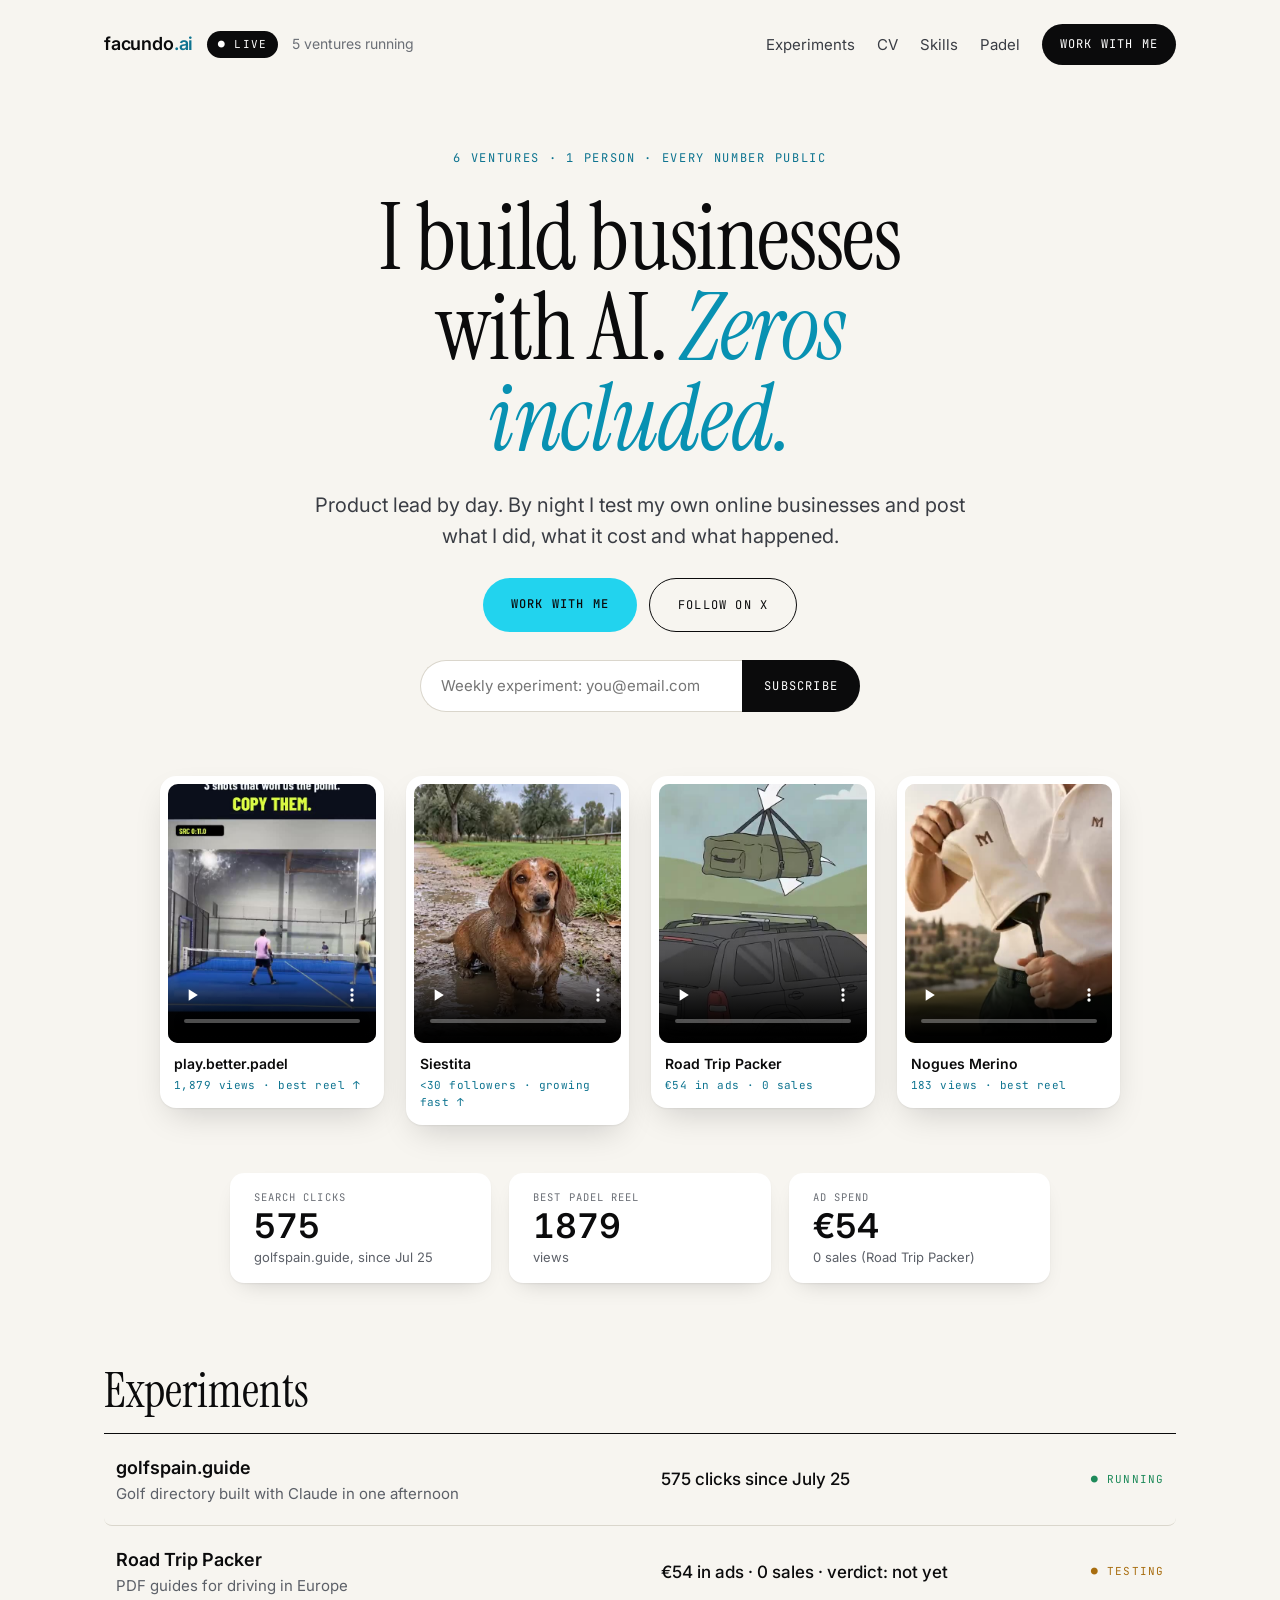
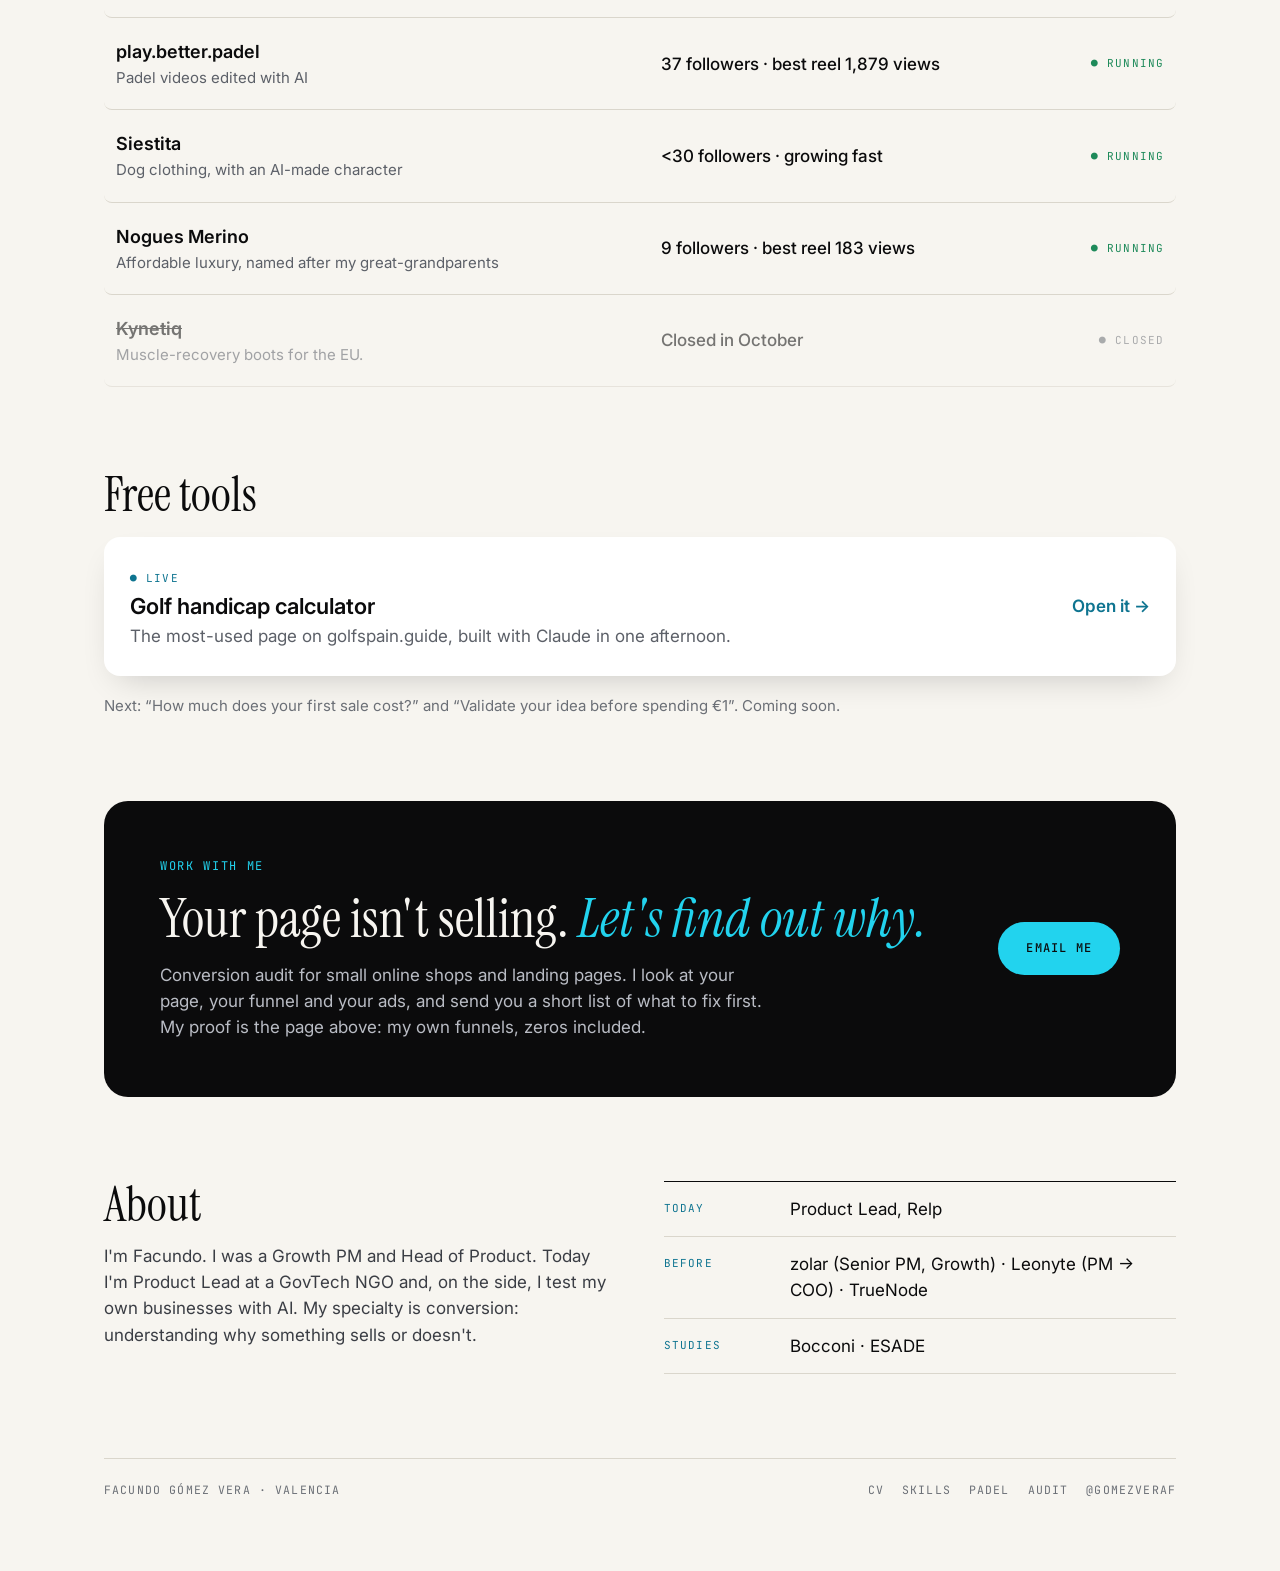
==== index.html @ 53b09224 "Initial static site for facundo.ai Home page based on design board H, responsive, with stub pages fo" ====
<!doctype html>
<html lang="en">
<head>
<meta charset="utf-8">
<meta name="viewport" content="width=device-width, initial-scale=1">
<title>facundo.ai — I build businesses with AI. Zeros included.</title>
<meta name="description" content="Product lead by day. By night I test my own online businesses with AI and post what I did, what it cost and what happened.">
<link rel="icon" href="/assets/favicon.svg" type="image/svg+xml">
<link rel="preconnect" href="https://fonts.googleapis.com">
<link rel="preconnect" href="https://fonts.gstatic.com" crossorigin>
<link rel="stylesheet" href="https://fonts.googleapis.com/css2?family=Instrument+Serif:ital@0;1&family=Inter:wght@400;500;600&family=JetBrains+Mono:wght@400;500&display=swap">
<link rel="stylesheet" href="/assets/style.css">
</head>
<body>
<div class="wrap" id="top">

<!-- HEADER (shared: copy changes to every page) -->
<header class="site-header">
  <span class="brand">
    <a class="logo" href="/">facundo<span>.ai</span></a>
    <span class="live-badge mono">● Live</span>
    <span class="brand-note">5 ventures running</span>
  </span>
  <nav class="site-nav" aria-label="Main">
    <a class="nav-link" href="/#experiments">Experiments</a>
    <a class="nav-link" href="/cv/">CV</a>
    <a class="nav-link" href="/skills/">Skills</a>
    <a class="nav-link" href="/padel/">Padel</a>
    <a class="pill pill--dark pill--sm" href="/audit/">Work with me</a>
  </nav>
</header>

<main class="sections">

<section class="hero">
  <span class="eyebrow">6 ventures · 1 person · every number public</span>
  <h1>I build businesses with AI. <em>Zeros included.</em></h1>
  <p class="lead">Product lead by day. By night I test my own online businesses and post what I did, what it cost and what happened.</p>
  <div class="hero-ctas">
    <a class="pill pill--accent" href="#work">Work with me</a>
    <a class="pill pill--outline" href="https://x.com/GomezveraF">Follow on X</a>
  </div>
  <!-- Newsletter: placeholder. Swap action/name for your provider's embed later. -->
  <form class="newsletter" action="#" onsubmit="return false;">
    <label for="mail" class="sr-only">Your email</label>
    <input id="mail" name="email" type="email" placeholder="Weekly experiment: you@email.com" autocomplete="email">
    <button type="button" class="pill pill--dark">Subscribe</button>
  </form>
</section>

<section class="clips" aria-label="Project clips">
  <div class="card">
    <div class="shot"><video src="/assets/clips/padel-1.mp4" poster="/assets/clips/padel-1.jpg" controls playsinline preload="none" aria-label="play.better.padel clip"></video></div>
    <div class="card-meta"><b>play.better.padel</b><span>1,879 views · best reel ↑</span></div>
  </div>
  <div class="card">
    <div class="shot"><video src="/assets/clips/siestita-1.mp4" poster="/assets/clips/siestita-1.jpg" controls playsinline preload="none" aria-label="Siestita clip"></video></div>
    <div class="card-meta"><b>Siestita</b><span>&lt;30 followers · growing fast ↑</span></div>
  </div>
  <div class="card">
    <div class="shot"><video src="/assets/clips/roadtrip.mp4" poster="/assets/clips/roadtrip.jpg" controls playsinline preload="none" aria-label="Road Trip Packer clip"></video></div>
    <div class="card-meta"><b>Road Trip Packer</b><span>€54 in ads · 0 sales</span></div>
  </div>
  <div class="card">
    <div class="shot"><video src="/assets/clips/nogues.mp4" poster="/assets/clips/nogues.jpg" controls playsinline preload="none" aria-label="Nogues Merino clip"></video></div>
    <div class="card-meta"><b>Nogues Merino</b><span>183 views · best reel</span></div>
  </div>
</section>

<section class="stats" aria-label="Key numbers">
  <div class="stat">
    <span class="mono">Search clicks</span>
    <b class="cnt k1" data-v="575" aria-hidden="true"></b><span class="sr-only">575</span>
    <span class="note">golfspain.guide, since Jul 25</span>
  </div>
  <div class="stat">
    <span class="mono">Best padel reel</span>
    <b class="cnt k2" data-v="1879" aria-hidden="true"></b><span class="sr-only">1879</span>
    <span class="note">views</span>
  </div>
  <div class="stat">
    <span class="mono">Ad spend</span>
    <b class="cnt k3 eur" data-v="54" aria-hidden="true"></b><span class="sr-only">€54</span>
    <span class="note">0 sales (Road Trip Packer)</span>
  </div>
</section>

<section id="experiments" class="stack">
  <h2 class="h2">Experiments</h2>
  <div class="exp-list">
    <a class="exp" href="https://golfspain.guide">
      <span class="exp-name"><b>golfspain.guide</b><span class="exp-desc">Golf directory built with Claude in one afternoon</span></span>
      <span class="exp-metric">575 clicks since July 25</span>
      <span class="status status--running mono">● Running</span>
    </a>
    <a class="exp" href="https://roadtrippacker.com">
      <span class="exp-name"><b>Road Trip Packer</b><span class="exp-desc">PDF guides for driving in Europe</span></span>
      <span class="exp-metric">€54 in ads · 0 sales · verdict: not yet</span>
      <span class="status status--testing mono">● Testing</span>
    </a>
    <a class="exp" href="https://instagram.com/play.better.padel">
      <span class="exp-name"><b>play.better.padel</b><span class="exp-desc">Padel videos edited with AI</span></span>
      <span class="exp-metric">37 followers · best reel 1,879 views</span>
      <span class="status status--running mono">● Running</span>
    </a>
    <div class="exp">
      <span class="exp-name"><b>Siestita</b><span class="exp-desc">Dog clothing, with an AI-made character</span></span>
      <span class="exp-metric">&lt;30 followers · growing fast</span>
      <span class="status status--running mono">● Running</span>
    </div>
    <div class="exp">
      <span class="exp-name"><b>Nogues Merino</b><span class="exp-desc">Affordable luxury, named after my great-grandparents</span></span>
      <span class="exp-metric">9 followers · best reel 183 views</span>
      <span class="status status--running mono">● Running</span>
    </div>
    <div class="exp exp--closed">
      <span class="exp-name"><b>Kynetiq</b><span class="exp-desc">Muscle-recovery boots for the EU.</span></span>
      <span class="exp-metric">Closed in October</span>
      <span class="status status--closed mono">● Closed</span>
    </div>
  </div>
</section>

<section id="tools" class="stack">
  <h2 class="h2">Free tools</h2>
  <a class="tool-card" href="https://golfspain.guide">
    <span>
      <span class="mono">● Live</span>
      <b>Golf handicap calculator</b>
      <p>The most-used page on golfspain.guide, built with Claude in one afternoon.</p>
    </span>
    <span class="go">Open it →</span>
  </a>
  <p class="fine">Next: “How much does your first sale cost?” and “Validate your idea before spending €1”. Coming soon.</p>
</section>

<section id="work" class="cta">
  <div class="cta-copy">
    <span class="eyebrow">Work with me</span>
    <h2>Your page isn't selling. <em>Let's find out why.</em></h2>
    <p>Conversion audit for small online shops and landing pages. I look at your page, your funnel and your ads, and send you a short list of what to fix first. My proof is the page above: my own funnels, zeros included.</p>
  </div>
  <a class="pill pill--accent" href="mailto:gomezvera.f@gmail.com?subject=Conversion%20audit">Email me</a>
</section>

<section id="about" class="about">
  <div class="about-copy">
    <h2 class="h2">About</h2>
    <p>I'm Facundo. I was a Growth PM and Head of Product. Today I'm Product Lead at a GovTech NGO and, on the side, I test my own businesses with AI. My specialty is conversion: understanding why something sells or doesn't.</p>
  </div>
  <ul class="timeline">
    <li><span class="mono">Today</span><span>Product Lead, Relp</span></li>
    <li><span class="mono">Before</span><span>zolar (Senior PM, Growth) · Leonyte (PM → COO) · TrueNode</span></li>
    <li><span class="mono">Studies</span><span>Bocconi · ESADE</span></li>
  </ul>
</section>

</main>

<!-- FOOTER (shared: copy changes to every page) -->
<footer class="site-footer">
  <span>Facundo Gómez Vera · Valencia</span>
  <nav class="footer-links" aria-label="Footer">
    <a href="/cv/">CV</a>
    <a href="/skills/">Skills</a>
    <a href="/padel/">Padel</a>
    <a href="/audit/">Audit</a>
    <a href="https://x.com/GomezveraF">@GomezveraF</a>
  </nav>
</footer>

</div>
</body>
</html>
---- assets/style.css ----
/* =========================================================
   facundo.ai — one stylesheet
   Restyle the whole site by editing the variables below.
   ========================================================= */
:root {
  /* Colors */
  --c-bg:          #F7F5F0;  /* page background */
  --c-surface:     #FFFFFF;  /* cards, inputs */
  --c-media:       #E9E6DF;  /* video placeholder */
  --c-ink:         #0B0B0C;  /* main text, dark blocks */
  --c-ink-2:       #3A3D44;  /* body copy */
  --c-muted:       #5C6068;  /* secondary text */
  --c-muted-2:     #6B6F76;  /* labels, footer */
  --c-line:        #DAD6CC;  /* hairlines, borders */
  --c-accent:      #22D3EE;  /* primary buttons, highlights on dark */
  --c-accent-ink:  #0E7490;  /* accent text on light bg */
  --c-accent-em:   #0891B2;  /* italic headline accent */
  --c-on-dark:     #F7F5F0;  /* text on dark blocks */
  --c-on-dark-2:   #B9BCC4;  /* secondary text on dark blocks */
  --c-running:     #1E8A5A;
  --c-testing:     #A86D0F;
  --c-closed:      #6B6F76;

  /* Fonts */
  --f-serif: 'Instrument Serif', Georgia, serif;
  --f-sans:  'Inter', system-ui, -apple-system, sans-serif;
  --f-mono:  'JetBrains Mono', ui-monospace, monospace;

  /* Radii */
  --r-sm:   8px;   /* list rows */
  --r-md:   10px;  /* video frame */
  --r-lg:   14px;  /* stat cards */
  --r-xl:   16px;  /* clip cards, tool card */
  --r-2xl:  24px;  /* dark CTA block */
  --r-pill: 999px;

  /* Shadows */
  --sh-card: 0 1px 2px rgba(11,11,12,.06), 0 14px 34px -10px rgba(11,11,12,.18);
  --sh-stat: 0 1px 2px rgba(11,11,12,.06), 0 10px 24px -12px rgba(11,11,12,.2);

  /* Layout */
  --max-w: 1120px;
  --gutter: 24px;
  --section-gap: 84px;
}

@media (max-width: 720px) {
  :root { --gutter: 20px; --section-gap: 48px; }
}

/* ---------- Base ---------- */
*, *::before, *::after { box-sizing: border-box; }
html { -webkit-text-size-adjust: 100%; }
body {
  margin: 0;
  background: var(--c-bg);
  color: var(--c-ink);
  font-family: var(--f-sans);
  font-size: 17px;
  line-height: 1.55;
}
a { color: inherit; text-decoration: none; }
img, video { max-width: 100%; display: block; }
h1, h2, p { margin: 0; }
h1, h2 { font-family: var(--f-serif); font-weight: 400; }
h1 em, h2 em { color: var(--c-accent-em); }
.sr-only {
  position: absolute; width: 1px; height: 1px; overflow: hidden;
  clip: rect(0 0 0 0); white-space: nowrap;
}
:focus-visible { outline: 2px solid var(--c-accent-ink); outline-offset: 3px; }

.wrap {
  max-width: var(--max-w);
  margin: 0 auto;
  padding: var(--gutter) var(--gutter) 72px;
  display: flex;
  flex-direction: column;
  gap: var(--section-gap);
}

.mono {
  font-family: var(--f-mono);
  font-size: 11px;
  letter-spacing: .1em;
  text-transform: uppercase;
}
.eyebrow {
  font-family: var(--f-mono);
  font-size: 12px;
  letter-spacing: .14em;
  text-transform: uppercase;
  color: var(--c-accent-ink);
}
.h2 { font-size: 48px; line-height: 1; }
@media (max-width: 720px) { .h2 { font-size: 38px; } }

/* ---------- Buttons ---------- */
.pill {
  display: inline-block;
  font-family: var(--f-mono);
  font-size: 12px;
  letter-spacing: .1em;
  text-transform: uppercase;
  border-radius: var(--r-pill);
  padding: 17px 28px;
  text-align: center;
  cursor: pointer;
  border: 0;
  transition: transform .15s ease, opacity .15s ease;
}
.pill:hover { transform: translateY(-1px); }
.pill--dark    { background: var(--c-ink); color: #fff; }
.pill--accent  { background: var(--c-accent); color: var(--c-ink); font-weight: 500; }
.pill--outline { background: transparent; border: 1px solid var(--c-ink); color: var(--c-ink); }
.pill--sm      { padding: 11px 18px; }

/* ---------- Header ---------- */
.site-header {
  display: flex;
  justify-content: space-between;
  align-items: center;
  gap: 16px;
  flex-wrap: wrap;
}
.brand { display: flex; align-items: center; gap: 14px; }
.logo { font-weight: 600; letter-spacing: -.01em; font-size: 18px; }
.logo span { color: var(--c-accent-ink); }
.live-badge {
  background: var(--c-ink); color: #fff;
  border-radius: var(--r-pill);
  padding: 5px 11px;
}
.brand-note { font-size: 14px; color: var(--c-muted-2); }
.site-nav {
  display: flex; gap: 22px; align-items: center; flex-wrap: wrap;
  font-size: 15px; color: var(--c-ink-2);
}
.site-nav a:not(.pill):hover,
.site-nav a[aria-current="page"] { color: var(--c-ink); text-decoration: underline; text-underline-offset: 4px; }

@media (max-width: 720px) {
  .live-badge, .brand-note, .site-nav .nav-link { display: none; }
  .logo { font-size: 17px; }
  .site-nav .pill { font-size: 11px; padding: 12px 16px; }
}

/* ---------- Hero ---------- */
.hero {
  display: flex; flex-direction: column; align-items: center;
  text-align: center; gap: 26px;
}
.hero h1 {
  font-size: 92px; line-height: .98; letter-spacing: -.015em; max-width: 15ch;
}
.hero .lead { font-size: 20px; color: var(--c-ink-2); max-width: 52ch; }
.hero-ctas { display: flex; gap: 12px; flex-wrap: wrap; justify-content: center; }

.newsletter { display: flex; width: 100%; max-width: 440px; margin-top: 2px; }
.newsletter input {
  flex: 1 1 200px; min-width: 0;
  background: var(--c-surface);
  border: 1px solid var(--c-line); border-right: 0;
  border-radius: var(--r-pill) 0 0 var(--r-pill);
  color: var(--c-ink); font: inherit; font-size: 15px;
  padding: 13px 20px;
}
.newsletter .pill { border-radius: 0 var(--r-pill) var(--r-pill) 0; padding: 13px 22px; }

@media (max-width: 720px) {
  .hero { align-items: stretch; text-align: left; gap: 18px; }
  .hero h1 { font-size: 50px; letter-spacing: -.01em; }
  .hero .lead { font-size: 17px; }
  .hero .eyebrow { font-size: 11px; letter-spacing: .12em; }
  .hero-ctas { flex-direction: column; }
  .newsletter { flex-direction: column; gap: 10px; max-width: none; }
  .newsletter input { flex: none; border-right: 1px solid var(--c-line); border-radius: var(--r-pill); font-size: 16px; padding: 15px 20px; }
  .newsletter .pill { border-radius: var(--r-pill); padding: 16px 20px; }
}

/* ---------- Clip cards ---------- */
@keyframes bob { 0%,100% { transform: translateY(0); } 50% { transform: translateY(-7px); } }
.clips {
  display: grid; grid-template-columns: repeat(4, minmax(0,1fr));
  gap: 22px; max-width: 960px; width: 100%;
  margin: -20px auto 0; align-items: start;
}
.card {
  background: var(--c-surface);
  border-radius: var(--r-xl);
  box-shadow: var(--sh-card);
  padding: 8px;
  animation: bob 6s ease-in-out infinite;
}
.card:nth-child(2) { animation-delay: -1.5s; }
.card:nth-child(3) { animation-delay: -3s; }
.card:nth-child(4) { animation-delay: -4.5s; }
.shot {
  position: relative; aspect-ratio: 4/5;
  border-radius: var(--r-md); overflow: hidden; background: var(--c-media);
}
.shot video { position: absolute; inset: 0; width: 100%; height: 100%; object-fit: cover; }
.card-meta { padding: 10px 6px 6px; display: flex; flex-direction: column; gap: 2px; }
.card-meta b { font-size: 14px; font-weight: 600; }
.card-meta span { font-family: var(--f-mono); font-size: 11px; letter-spacing: .04em; color: var(--c-accent-ink); }

@media (max-width: 720px) {
  .clips {
    display: flex; gap: 14px; overflow-x: auto; scroll-snap-type: x mandatory;
    margin: 0 calc(var(--gutter) * -1); width: auto; max-width: none;
    padding: 6px var(--gutter) 24px;
    scrollbar-width: none;
  }
  .clips::-webkit-scrollbar { display: none; }
  .clips .card { flex: 0 0 168px; scroll-snap-align: start; }
}

/* ---------- Stats (animated counters) ---------- */
@property --n { syntax: '<integer>'; inherits: false; initial-value: 0; }
@keyframes c1 { to { --n: 575; } }
@keyframes c2 { to { --n: 1879; } }
@keyframes c3 { to { --n: 54; } }
.stats {
  display: grid; grid-template-columns: repeat(3, minmax(0,1fr));
  gap: 18px; max-width: 820px; width: 100%; margin: -36px auto 0;
}
.stat {
  background: var(--c-surface); border-radius: var(--r-lg); box-shadow: var(--sh-stat);
  padding: 16px 24px; display: flex; flex-direction: column; gap: 4px; min-width: 0;
}
.stat .mono { font-size: 10.5px; color: var(--c-muted-2); }
.stat .note { font-size: 13px; color: var(--c-muted); }
.cnt {
  font-weight: 600; font-size: 34px; line-height: 1;
  counter-reset: n var(--n); font-variant-numeric: tabular-nums;
}
.cnt::after { content: counter(n); }
.cnt.eur::before { content: '€'; }
.cnt.k1 { animation: c1 1.8s cubic-bezier(.2,.7,.2,1) .2s both; }
.cnt.k2 { animation: c2 2.2s cubic-bezier(.2,.7,.2,1) .2s both; }
.cnt.k3 { animation: c3 1.4s cubic-bezier(.2,.7,.2,1) .2s both; }

@media (max-width: 720px) {
  .stats { gap: 10px; margin-top: -18px; }
  .stat { padding: 14px 16px; }
  .cnt { font-size: 26px; }
}

/* ---------- Experiments list ---------- */
.stack { display: flex; flex-direction: column; gap: 18px; }
.exp-list { border-top: 1px solid var(--c-ink); }
.exp {
  display: grid;
  grid-template-columns: minmax(0,1.4fr) minmax(0,1fr) 110px;
  grid-template-areas: "name metric status";
  gap: 16px; align-items: center;
  padding: 20px 12px;
  border-bottom: 1px solid var(--c-line);
  border-radius: var(--r-sm);
}
a.exp:hover { background: var(--c-surface); }
.exp-name   { grid-area: name; }
.exp-name b { font-weight: 600; font-size: 18px; }
.exp-desc   { display: block; color: var(--c-muted); font-size: 15px; }
.exp-metric { grid-area: metric; font-weight: 500; }
.status     { grid-area: status; justify-self: end; }
.status--running { color: var(--c-running); }
.status--testing { color: var(--c-testing); }
.status--closed  { color: var(--c-closed); }
.exp--closed { opacity: .55; }
.exp--closed b { text-decoration: line-through; }

@media (max-width: 720px) {
  .stack { gap: 12px; }
  .exp {
    grid-template-columns: minmax(0,1fr) auto;
    grid-template-areas: "name status" "metric metric";
    gap: 3px 10px; padding: 16px 0; border-radius: 0;
  }
  .exp-name b { font-size: 16px; }
  .exp-desc { display: none; }
  .exp-metric { font-size: 15px; }
  .status { font-size: 10px; }
}

/* ---------- Tool card ---------- */
.tool-card {
  background: var(--c-surface); border-radius: var(--r-xl);
  box-shadow: 0 14px 34px -14px rgba(11,11,12,.2);
  padding: 26px;
  display: flex; justify-content: space-between; gap: 16px; align-items: center; flex-wrap: wrap;
}
.tool-card b { display: block; font-size: 22px; font-weight: 600; }
.tool-card .mono { color: var(--c-accent-ink); }
.tool-card p { color: var(--c-muted); }
.tool-card .go { font-weight: 600; color: var(--c-accent-ink); }
.fine { color: var(--c-muted-2); font-size: 15px; }

@media (max-width: 720px) {
  .tool-card { padding: 20px; flex-direction: column; align-items: flex-start; gap: 6px; }
  .tool-card b { font-size: 19px; }
  .fine { font-size: 14px; }
}

/* ---------- Dark CTA block ---------- */
.cta {
  background: var(--c-ink); color: var(--c-on-dark);
  border-radius: var(--r-2xl);
  padding: 56px;
  display: grid; grid-template-columns: minmax(0,2fr) auto;
  gap: 32px; align-items: center;
}
.cta-copy { display: flex; flex-direction: column; gap: 16px; }
.cta .eyebrow { color: var(--c-accent); }
.cta h2 { font-size: 54px; line-height: 1; }
.cta h2 em { color: var(--c-accent); }
.cta p { color: var(--c-on-dark-2); max-width: 56ch; }

@media (max-width: 720px) {
  .cta { grid-template-columns: 1fr; padding: 28px 22px; gap: 14px; border-radius: 22px; }
  .cta-copy { gap: 14px; }
  .cta h2 { font-size: 38px; }
  .cta .eyebrow { font-size: 11px; }
}

/* ---------- About ---------- */
.about { display: grid; grid-template-columns: repeat(2, minmax(0,1fr)); gap: 48px; align-items: start; }
.about-copy { display: flex; flex-direction: column; gap: 14px; }
.about-copy p { color: var(--c-ink-2); }
.timeline { list-style: none; margin: 0; padding: 0; border-top: 1px solid var(--c-ink); }
.timeline li {
  display: grid; grid-template-columns: 110px minmax(0,1fr); gap: 16px;
  padding: 14px 0; border-bottom: 1px solid var(--c-line);
}
.timeline .mono { color: var(--c-accent-ink); padding-top: 4px; }

@media (max-width: 720px) {
  .about { grid-template-columns: 1fr; gap: 20px; }
  .timeline li { grid-template-columns: 80px minmax(0,1fr); font-size: 15px; }
}

/* ---------- Stub pages ---------- */
.stub { display: flex; flex-direction: column; gap: 20px; max-width: 760px; padding-top: 24px; }
.stub h1 { font-size: 72px; line-height: 1; letter-spacing: -.015em; }
.stub .lead { font-size: 20px; color: var(--c-ink-2); }
.stub .coming {
  align-self: flex-start;
  border: 1px dashed var(--c-line); border-radius: var(--r-pill);
  padding: 8px 14px; color: var(--c-muted-2);
}
.stub-clips { display: grid; grid-template-columns: repeat(2, minmax(0, 240px)); gap: 22px; }

@media (max-width: 720px) {
  .stub h1 { font-size: 46px; }
  .stub .lead { font-size: 17px; }
}

/* ---------- Footer ---------- */
.site-footer {
  display: flex; justify-content: space-between; gap: 16px 24px; flex-wrap: wrap;
  font-family: var(--f-mono); font-size: 11.5px; letter-spacing: .1em; text-transform: uppercase;
  color: var(--c-muted-2);
  border-top: 1px solid var(--c-line); padding-top: 22px;
}
.footer-links { display: flex; gap: 18px; flex-wrap: wrap; }
.site-footer a:hover { color: var(--c-ink); }

@media (max-width: 720px) {
  .site-footer { flex-direction: column; font-size: 10.5px; }
}

/* ---------- Reduced motion ---------- */
@media (prefers-reduced-motion: reduce) {
  .card, .pill { animation: none; transition: none; }
  .cnt { animation: none !important; counter-reset: none; }
  .cnt::after { content: attr(data-v); }
}

/* main column on the home page */
.sections { display: flex; flex-direction: column; gap: var(--section-gap); }
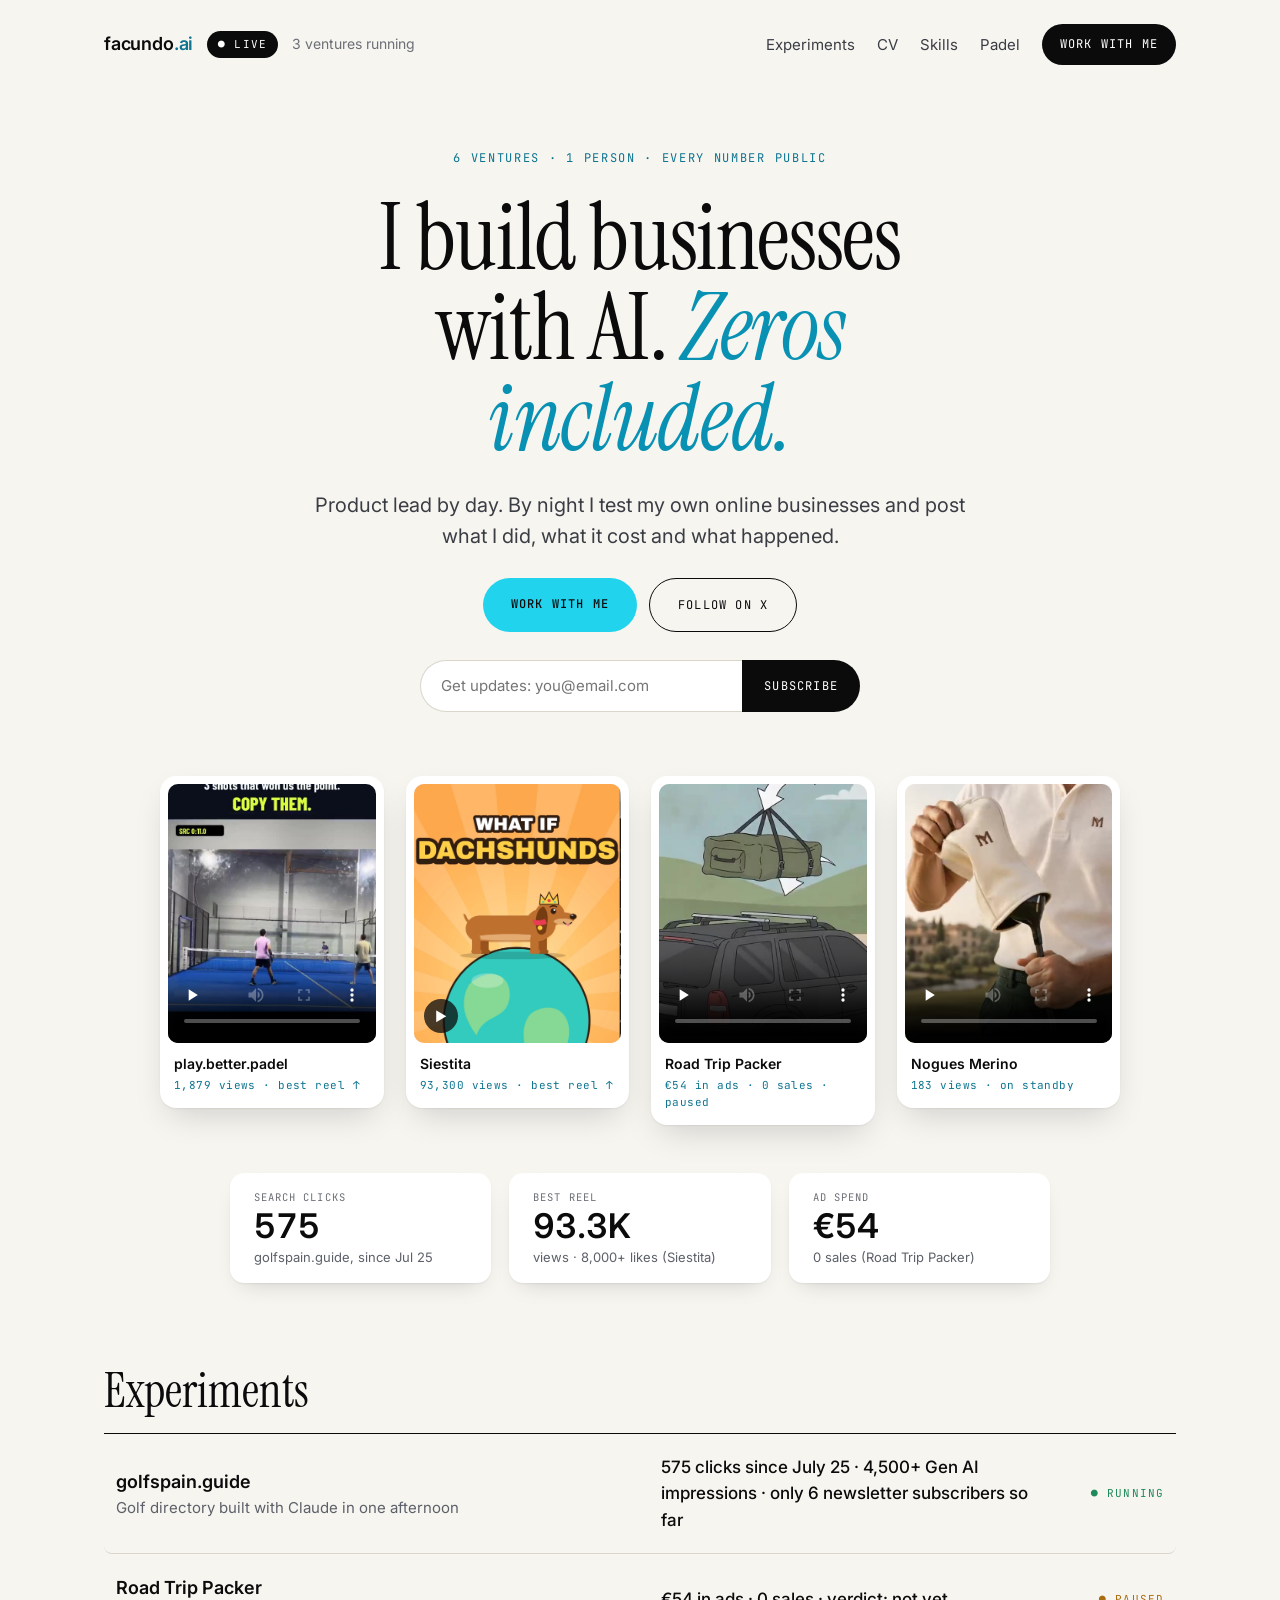
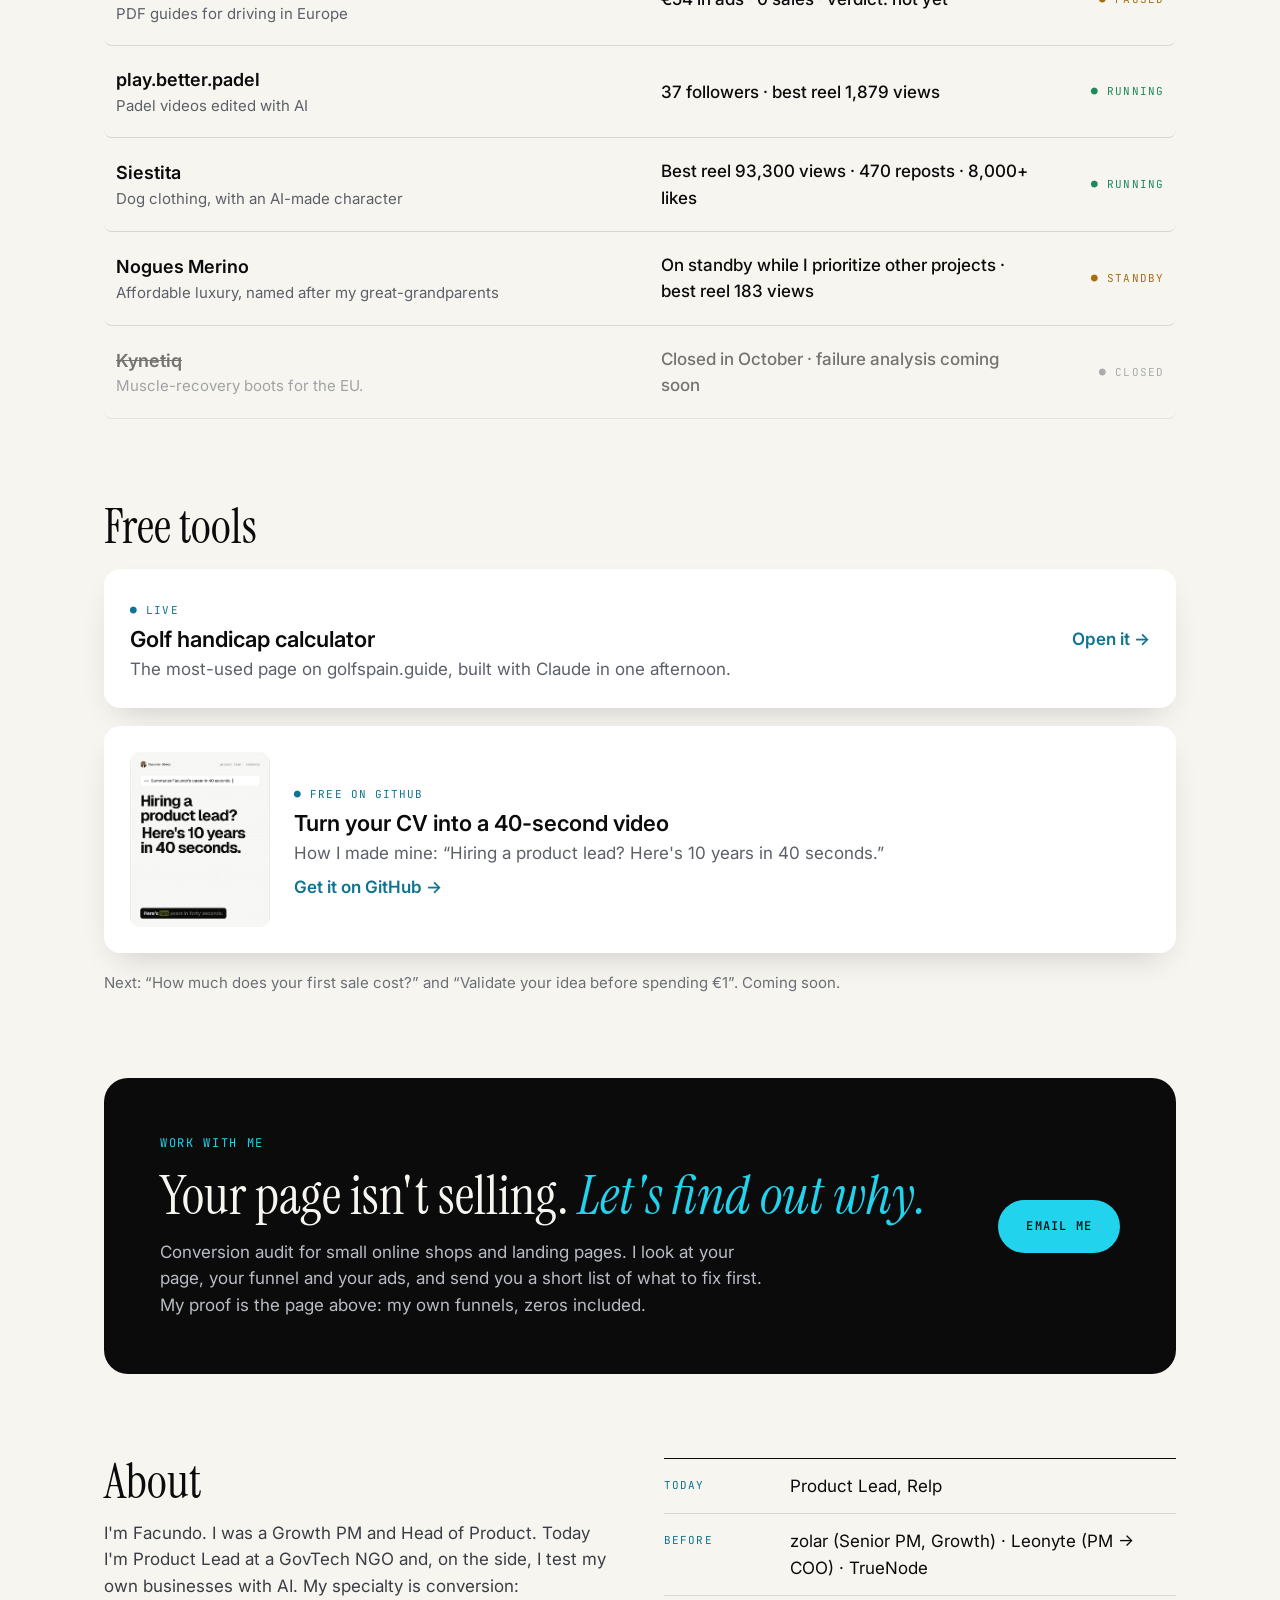
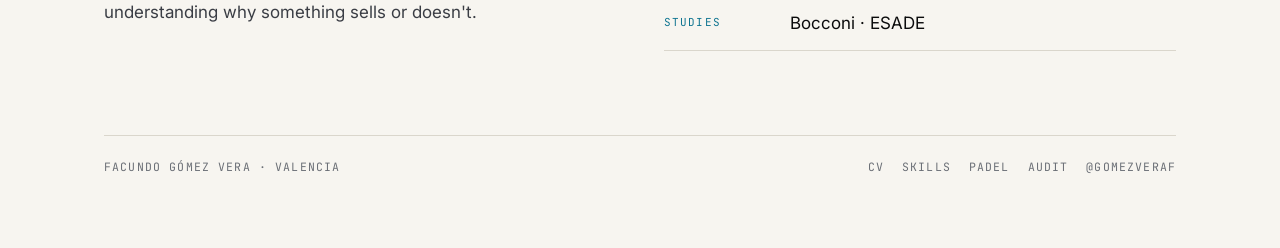
==== commit 7096ced2: "Update experiments, add best reel, CV video resource and newsletter link - Siestita best reel (93.3K" ====
--- a/index.html
+++ b/index.html
@@ -19,7 +19,7 @@
   <span class="brand">
     <a class="logo" href="/">facundo<span>.ai</span></a>
     <span class="live-badge mono">● Live</span>
-    <span class="brand-note">5 ventures running</span>
+    <span class="brand-note">3 ventures running</span>
   </span>
   <nav class="site-nav" aria-label="Main">
     <a class="nav-link" href="/#experiments">Experiments</a>
@@ -38,13 +38,17 @@
   <p class="lead">Product lead by day. By night I test my own online businesses and post what I did, what it cost and what happened.</p>
   <div class="hero-ctas">
     <a class="pill pill--accent" href="#work">Work with me</a>
-    <a class="pill pill--outline" href="https://x.com/GomezveraF">Follow on X</a>
+    <a class="pill pill--outline" href="https://x.com/GomezveraF" target="_blank" rel="noopener">Follow on X</a>
   </div>
-  <!-- Newsletter: placeholder. Swap action/name for your provider's embed later. -->
-  <form class="newsletter" action="#" onsubmit="return false;">
+  <!-- Newsletter: sends visitors to the Golf Spain Guide beehiiv subscribe page (new tab),
+       tagged utm_source=facundo.ai so you can see where signups came from in beehiiv. -->
+  <form class="newsletter" action="https://golf-spain-guide.beehiiv.com/subscribe" method="get" target="_blank">
     <label for="mail" class="sr-only">Your email</label>
-    <input id="mail" name="email" type="email" placeholder="Weekly experiment: you@email.com" autocomplete="email">
-    <button type="button" class="pill pill--dark">Subscribe</button>
+    <input id="mail" name="email" type="email" placeholder="Get updates: you@email.com" autocomplete="email" required>
+    <input type="hidden" name="utm_source" value="facundo.ai">
+    <input type="hidden" name="utm_medium" value="website">
+    <input type="hidden" name="utm_campaign" value="hero_form">
+    <button type="submit" class="pill pill--dark">Subscribe</button>
   </form>
 </section>
 
@@ -53,17 +57,17 @@
     <div class="shot"><video src="/assets/clips/padel-1.mp4" poster="/assets/clips/padel-1.jpg" controls playsinline preload="none" aria-label="play.better.padel clip"></video></div>
     <div class="card-meta"><b>play.better.padel</b><span>1,879 views · best reel ↑</span></div>
   </div>
-  <div class="card">
-    <div class="shot"><video src="/assets/clips/siestita-1.mp4" poster="/assets/clips/siestita-1.jpg" controls playsinline preload="none" aria-label="Siestita clip"></video></div>
-    <div class="card-meta"><b>Siestita</b><span>&lt;30 followers · growing fast ↑</span></div>
-  </div>
+  <a class="card" href="https://www.instagram.com/reel/DfErSApD7bz/" target="_blank" rel="noopener">
+    <div class="shot shot--link"><img src="/assets/clips/siestita-best-reel.webp" alt="Siestita reel: What if dachshunds ruled the world" loading="lazy"><span class="play" aria-hidden="true">▶</span></div>
+    <div class="card-meta"><b>Siestita</b><span>93,300 views · best reel ↑</span></div>
+  </a>
   <div class="card">
     <div class="shot"><video src="/assets/clips/roadtrip.mp4" poster="/assets/clips/roadtrip.jpg" controls playsinline preload="none" aria-label="Road Trip Packer clip"></video></div>
-    <div class="card-meta"><b>Road Trip Packer</b><span>€54 in ads · 0 sales</span></div>
+    <div class="card-meta"><b>Road Trip Packer</b><span>€54 in ads · 0 sales · paused</span></div>
   </div>
   <div class="card">
     <div class="shot"><video src="/assets/clips/nogues.mp4" poster="/assets/clips/nogues.jpg" controls playsinline preload="none" aria-label="Nogues Merino clip"></video></div>
-    <div class="card-meta"><b>Nogues Merino</b><span>183 views · best reel</span></div>
+    <div class="card-meta"><b>Nogues Merino</b><span>183 views · on standby</span></div>
   </div>
 </section>
 
@@ -74,9 +78,9 @@
     <span class="note">golfspain.guide, since Jul 25</span>
   </div>
   <div class="stat">
-    <span class="mono">Best padel reel</span>
-    <b class="cnt k2" data-v="1879" aria-hidden="true"></b><span class="sr-only">1879</span>
-    <span class="note">views</span>
+    <span class="mono">Best reel</span>
+    <b class="cnt k2" data-v="93.3K" aria-hidden="true"></b><span class="sr-only">93,300</span>
+    <span class="note">views · 8,000+ likes (Siestita)</span>
   </div>
   <div class="stat">
     <span class="mono">Ad spend</span>
@@ -88,34 +92,34 @@
 <section id="experiments" class="stack">
   <h2 class="h2">Experiments</h2>
   <div class="exp-list">
-    <a class="exp" href="https://golfspain.guide">
+    <a class="exp" href="https://golfspain.guide" target="_blank" rel="noopener">
       <span class="exp-name"><b>golfspain.guide</b><span class="exp-desc">Golf directory built with Claude in one afternoon</span></span>
-      <span class="exp-metric">575 clicks since July 25</span>
+      <span class="exp-metric">575 clicks since July 25 · 4,500+ Gen AI impressions · only 6 newsletter subscribers so far</span>
       <span class="status status--running mono">● Running</span>
     </a>
-    <a class="exp" href="https://roadtrippacker.com">
+    <a class="exp" href="https://roadtrippacker.com" target="_blank" rel="noopener">
       <span class="exp-name"><b>Road Trip Packer</b><span class="exp-desc">PDF guides for driving in Europe</span></span>
       <span class="exp-metric">€54 in ads · 0 sales · verdict: not yet</span>
-      <span class="status status--testing mono">● Testing</span>
+      <span class="status status--paused mono">● Paused</span>
     </a>
-    <a class="exp" href="https://instagram.com/play.better.padel">
+    <a class="exp" href="https://instagram.com/play.better.padel" target="_blank" rel="noopener">
       <span class="exp-name"><b>play.better.padel</b><span class="exp-desc">Padel videos edited with AI</span></span>
       <span class="exp-metric">37 followers · best reel 1,879 views</span>
       <span class="status status--running mono">● Running</span>
     </a>
-    <div class="exp">
+    <a class="exp" href="https://www.instagram.com/reel/DfErSApD7bz/" target="_blank" rel="noopener">
       <span class="exp-name"><b>Siestita</b><span class="exp-desc">Dog clothing, with an AI-made character</span></span>
-      <span class="exp-metric">&lt;30 followers · growing fast</span>
+      <span class="exp-metric">Best reel 93,300 views · 470 reposts · 8,000+ likes</span>
       <span class="status status--running mono">● Running</span>
-    </div>
+    </a>
     <div class="exp">
       <span class="exp-name"><b>Nogues Merino</b><span class="exp-desc">Affordable luxury, named after my great-grandparents</span></span>
-      <span class="exp-metric">9 followers · best reel 183 views</span>
-      <span class="status status--running mono">● Running</span>
+      <span class="exp-metric">On standby while I prioritize other projects · best reel 183 views</span>
+      <span class="status status--paused mono">● Standby</span>
     </div>
     <div class="exp exp--closed">
       <span class="exp-name"><b>Kynetiq</b><span class="exp-desc">Muscle-recovery boots for the EU.</span></span>
-      <span class="exp-metric">Closed in October</span>
+      <span class="exp-metric">Closed in October · failure analysis coming soon</span>
       <span class="status status--closed mono">● Closed</span>
     </div>
   </div>
@@ -123,13 +127,22 @@
 
 <section id="tools" class="stack">
   <h2 class="h2">Free tools</h2>
-  <a class="tool-card" href="https://golfspain.guide">
+  <a class="tool-card" href="https://golfspain.guide" target="_blank" rel="noopener">
     <span>
       <span class="mono">● Live</span>
       <b>Golf handicap calculator</b>
       <p>The most-used page on golfspain.guide, built with Claude in one afternoon.</p>
     </span>
     <span class="go">Open it →</span>
+  </a>
+  <a class="tool-card tool-card--media" href="https://github.com/FacundoGo/cv-video-skill" target="_blank" rel="noopener">
+    <img src="/assets/tools/cv-video.webp" alt="Preview: Hiring a product lead? Here's 10 years in 40 seconds." loading="lazy">
+    <span>
+      <span class="mono">● Free on GitHub</span>
+      <b>Turn your CV into a 40-second video</b>
+      <p>How I made mine: “Hiring a product lead? Here's 10 years in 40 seconds.”</p>
+      <span class="go">Get it on GitHub →</span>
+    </span>
   </a>
   <p class="fine">Next: “How much does your first sale cost?” and “Validate your idea before spending €1”. Coming soon.</p>
 </section>
@@ -165,7 +178,7 @@
     <a href="/skills/">Skills</a>
     <a href="/padel/">Padel</a>
     <a href="/audit/">Audit</a>
-    <a href="https://x.com/GomezveraF">@GomezveraF</a>
+    <a href="https://x.com/GomezveraF" target="_blank" rel="noopener">@GomezveraF</a>
   </nav>
 </footer>
 
--- a/assets/style.css
+++ b/assets/style.css
@@ -19,6 +19,7 @@
   --c-on-dark-2:   #B9BCC4;  /* secondary text on dark blocks */
   --c-running:     #1E8A5A;
   --c-testing:     #A86D0F;
+  --c-paused:      #A86D0F;  /* paused / standby */
   --c-closed:      #6B6F76;
 
   /* Fonts */
@@ -199,7 +200,15 @@
   position: relative; aspect-ratio: 4/5;
   border-radius: var(--r-md); overflow: hidden; background: var(--c-media);
 }
-.shot video { position: absolute; inset: 0; width: 100%; height: 100%; object-fit: cover; }
+.shot video, .shot img { position: absolute; inset: 0; width: 100%; height: 100%; object-fit: cover; }
+.shot img { object-position: center top; }
+.shot .play {
+  position: absolute; left: 10px; bottom: 10px;
+  width: 34px; height: 34px; border-radius: var(--r-pill);
+  display: grid; place-items: center;
+  background: rgba(11,11,12,.75); color: #fff; font-size: 13px;
+}
+a.card:hover .play { background: var(--c-ink); }
 .card-meta { padding: 10px 6px 6px; display: flex; flex-direction: column; gap: 2px; }
 .card-meta b { font-size: 14px; font-weight: 600; }
 .card-meta span { font-family: var(--f-mono); font-size: 11px; letter-spacing: .04em; color: var(--c-accent-ink); }
@@ -218,7 +227,7 @@
 /* ---------- Stats (animated counters) ---------- */
 @property --n { syntax: '<integer>'; inherits: false; initial-value: 0; }
 @keyframes c1 { to { --n: 575; } }
-@keyframes c2 { to { --n: 1879; } }
+@keyframes c2 { to { --n: 93; } }
 @keyframes c3 { to { --n: 54; } }
 .stats {
   display: grid; grid-template-columns: repeat(3, minmax(0,1fr));
@@ -236,6 +245,7 @@
 }
 .cnt::after { content: counter(n); }
 .cnt.eur::before { content: '€'; }
+.cnt.k2::after { content: counter(n) '.3K'; }  /* 93.3K */
 .cnt.k1 { animation: c1 1.8s cubic-bezier(.2,.7,.2,1) .2s both; }
 .cnt.k2 { animation: c2 2.2s cubic-bezier(.2,.7,.2,1) .2s both; }
 .cnt.k3 { animation: c3 1.4s cubic-bezier(.2,.7,.2,1) .2s both; }
@@ -266,6 +276,7 @@
 .status     { grid-area: status; justify-self: end; }
 .status--running { color: var(--c-running); }
 .status--testing { color: var(--c-testing); }
+.status--paused  { color: var(--c-paused); }
 .status--closed  { color: var(--c-closed); }
 .exp--closed { opacity: .55; }
 .exp--closed b { text-decoration: line-through; }
@@ -294,11 +305,19 @@
 .tool-card .mono { color: var(--c-accent-ink); }
 .tool-card p { color: var(--c-muted); }
 .tool-card .go { font-weight: 600; color: var(--c-accent-ink); }
+.tool-card--media { justify-content: flex-start; align-items: center; gap: 24px; flex-wrap: nowrap; }
+.tool-card--media img {
+  width: 140px; aspect-ratio: 4/5; object-fit: cover; object-position: top;
+  border-radius: var(--r-md); flex: none;
+}
+.tool-card--media .go { display: inline-block; margin-top: 8px; }
 .fine { color: var(--c-muted-2); font-size: 15px; }
 
 @media (max-width: 720px) {
   .tool-card { padding: 20px; flex-direction: column; align-items: flex-start; gap: 6px; }
   .tool-card b { font-size: 19px; }
+  .tool-card--media { flex-direction: row; align-items: center; gap: 16px; }
+  .tool-card--media img { width: 96px; }
   .fine { font-size: 14px; }
 }
 
@@ -373,7 +392,7 @@
 @media (prefers-reduced-motion: reduce) {
   .card, .pill { animation: none; transition: none; }
   .cnt { animation: none !important; counter-reset: none; }
-  .cnt::after { content: attr(data-v); }
+  .cnt::after, .cnt.k2::after { content: attr(data-v); }
 }
 
 /* main column on the home page */
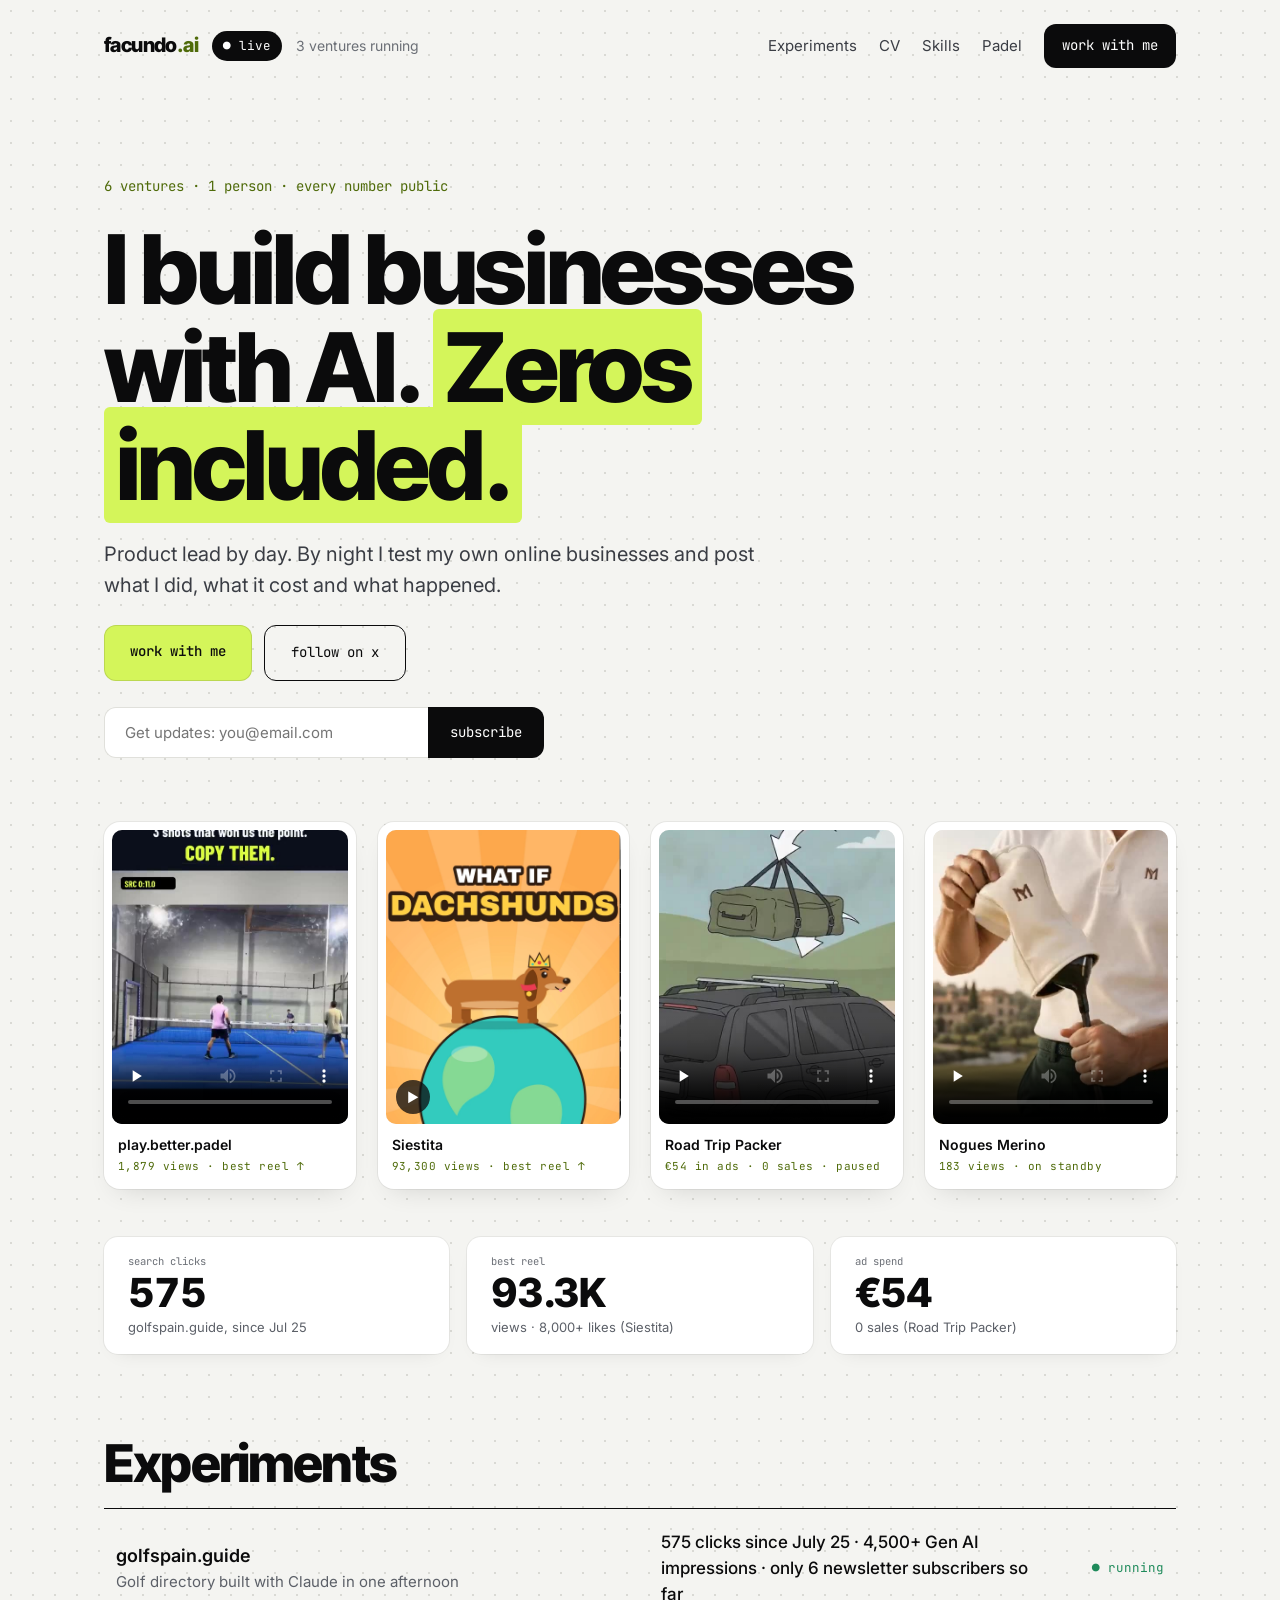
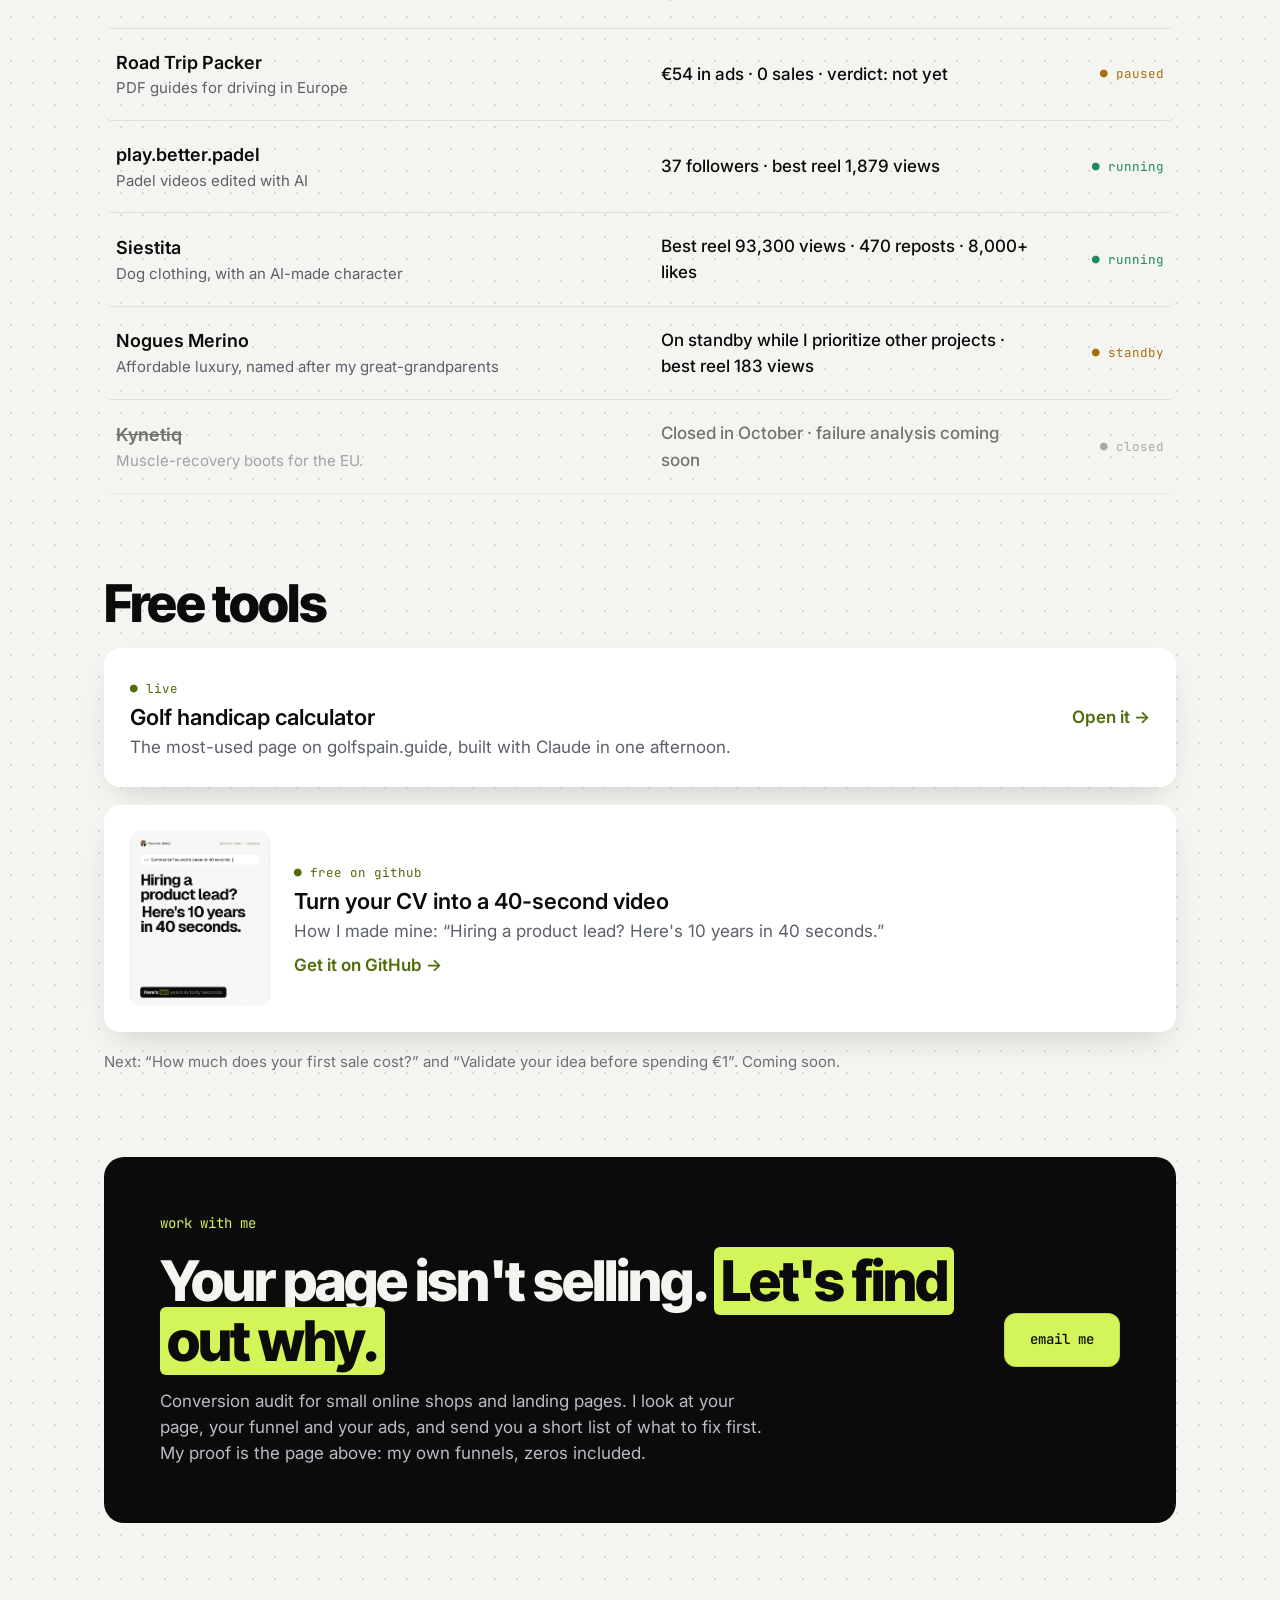
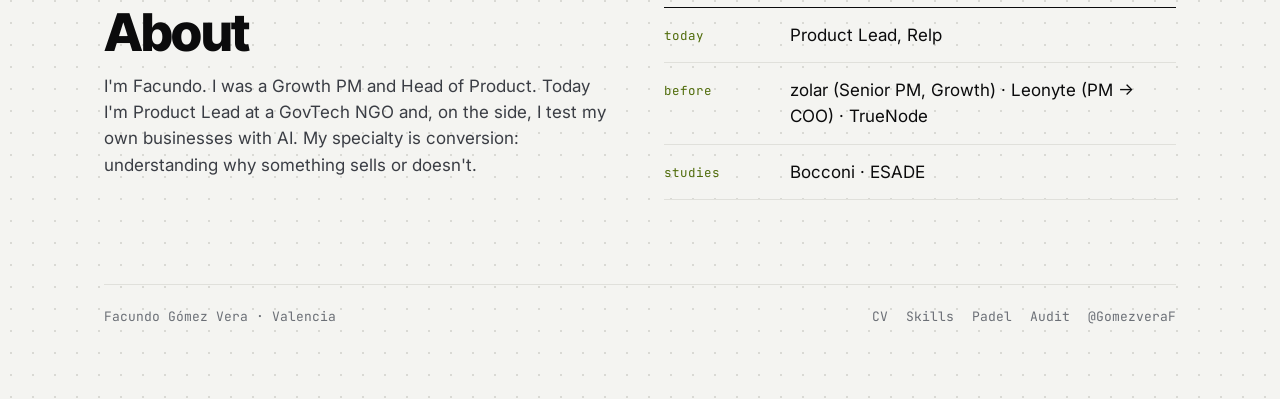
==== commit 5f9aa9ea: "Restyle: bold sans headlines, dot grid, lime highlighter, lowercase mono Moves the look away from th" ====
--- a/index.html
+++ b/index.html
@@ -8,7 +8,7 @@
 <link rel="icon" href="/assets/favicon.svg" type="image/svg+xml">
 <link rel="preconnect" href="https://fonts.googleapis.com">
 <link rel="preconnect" href="https://fonts.gstatic.com" crossorigin>
-<link rel="stylesheet" href="https://fonts.googleapis.com/css2?family=Instrument+Serif:ital@0;1&family=Inter:wght@400;500;600&family=JetBrains+Mono:wght@400;500&display=swap">
+<link rel="stylesheet" href="https://fonts.googleapis.com/css2?family=Inter+Tight:wght@700;800&family=Inter:wght@400;500;600&family=JetBrains+Mono:wght@400;500&display=swap">
 <link rel="stylesheet" href="/assets/style.css">
 </head>
 <body>
--- a/assets/style.css
+++ b/assets/style.css
@@ -4,18 +4,19 @@
    ========================================================= */
 :root {
   /* Colors */
-  --c-bg:          #F7F5F0;  /* page background */
+  --c-bg:          #F4F4F1;  /* page background */
+  --c-dot:         #D9D9D4;  /* dotted grid on the background */
   --c-surface:     #FFFFFF;  /* cards, inputs */
-  --c-media:       #E9E6DF;  /* video placeholder */
+  --c-media:       #E6E6E2;  /* video placeholder */
   --c-ink:         #0B0B0C;  /* main text, dark blocks */
   --c-ink-2:       #3A3D44;  /* body copy */
   --c-muted:       #5C6068;  /* secondary text */
   --c-muted-2:     #6B6F76;  /* labels, footer */
-  --c-line:        #DAD6CC;  /* hairlines, borders */
-  --c-accent:      #22D3EE;  /* primary buttons, highlights on dark */
-  --c-accent-ink:  #0E7490;  /* accent text on light bg */
-  --c-accent-em:   #0891B2;  /* italic headline accent */
-  --c-on-dark:     #F7F5F0;  /* text on dark blocks */
+  --c-line:        #E0E0DB;  /* hairlines, borders */
+  --c-accent:      #D4F55A;  /* lime: primary buttons, highlighter */
+  --c-accent-ink:  #4F6B0A;  /* olive: accent text on light bg */
+  --c-highlight:   #D4F55A;  /* marker behind highlighted headline words */
+  --c-on-dark:     #F4F4F1;  /* text on dark blocks */
   --c-on-dark-2:   #B9BCC4;  /* secondary text on dark blocks */
   --c-running:     #1E8A5A;
   --c-testing:     #A86D0F;
@@ -23,7 +24,7 @@
   --c-closed:      #6B6F76;
 
   /* Fonts */
-  --f-serif: 'Instrument Serif', Georgia, serif;
+  --f-display: 'Inter Tight', 'Inter', system-ui, sans-serif;  /* headlines */
   --f-sans:  'Inter', system-ui, -apple-system, sans-serif;
   --f-mono:  'JetBrains Mono', ui-monospace, monospace;
 
@@ -32,12 +33,13 @@
   --r-md:   10px;  /* video frame */
   --r-lg:   14px;  /* stat cards */
   --r-xl:   16px;  /* clip cards, tool card */
-  --r-2xl:  24px;  /* dark CTA block */
-  --r-pill: 999px;
+  --r-2xl:  20px;  /* dark CTA block */
+  --r-btn:  12px;  /* buttons, inputs */
+  --r-pill: 999px; /* badges */
 
   /* Shadows */
-  --sh-card: 0 1px 2px rgba(11,11,12,.06), 0 14px 34px -10px rgba(11,11,12,.18);
-  --sh-stat: 0 1px 2px rgba(11,11,12,.06), 0 10px 24px -12px rgba(11,11,12,.2);
+  --sh-card: 0 0 0 1px rgba(11,11,12,.06), 0 12px 28px -14px rgba(11,11,12,.16);
+  --sh-stat: 0 0 0 1px rgba(11,11,12,.06), 0 8px 20px -14px rgba(11,11,12,.16);
 
   /* Layout */
   --max-w: 1120px;
@@ -54,7 +56,9 @@
 html { -webkit-text-size-adjust: 100%; }
 body {
   margin: 0;
-  background: var(--c-bg);
+  background-color: var(--c-bg);
+  background-image: radial-gradient(var(--c-dot) 1px, transparent 1.2px);
+  background-size: 22px 22px;
   color: var(--c-ink);
   font-family: var(--f-sans);
   font-size: 17px;
@@ -63,8 +67,16 @@
 a { color: inherit; text-decoration: none; }
 img, video { max-width: 100%; display: block; }
 h1, h2, p { margin: 0; }
-h1, h2 { font-family: var(--f-serif); font-weight: 400; }
-h1 em, h2 em { color: var(--c-accent-em); }
+h1, h2 { font-family: var(--f-display); font-weight: 800; letter-spacing: -.035em; }
+/* highlighter on key words */
+h1 em, h2 em {
+  font-style: normal;
+  background: var(--c-highlight);
+  color: var(--c-ink);
+  padding: 0 .12em;
+  border-radius: 6px;
+  -webkit-box-decoration-break: clone; box-decoration-break: clone;
+}
 .sr-only {
   position: absolute; width: 1px; height: 1px; overflow: hidden;
   clip: rect(0 0 0 0); white-space: nowrap;
@@ -81,30 +93,30 @@
 }
 
 .mono {
+  text-transform: lowercase;
   font-family: var(--f-mono);
-  font-size: 11px;
-  letter-spacing: .1em;
-  text-transform: uppercase;
+  font-size: 12.5px;
+  letter-spacing: 0;
 }
 .eyebrow {
+  text-transform: lowercase;
   font-family: var(--f-mono);
-  font-size: 12px;
-  letter-spacing: .14em;
-  text-transform: uppercase;
+  font-size: 14px;
+  letter-spacing: 0;
   color: var(--c-accent-ink);
 }
-.h2 { font-size: 48px; line-height: 1; }
+.h2 { font-size: 52px; line-height: 1; }
 @media (max-width: 720px) { .h2 { font-size: 38px; } }
 
 /* ---------- Buttons ---------- */
 .pill {
   display: inline-block;
+  text-transform: lowercase;
   font-family: var(--f-mono);
-  font-size: 12px;
-  letter-spacing: .1em;
-  text-transform: uppercase;
-  border-radius: var(--r-pill);
-  padding: 17px 28px;
+  font-size: 14px;
+  letter-spacing: 0;
+  border-radius: var(--r-btn);
+  padding: 16px 26px;
   text-align: center;
   cursor: pointer;
   border: 0;
@@ -112,7 +124,7 @@
 }
 .pill:hover { transform: translateY(-1px); }
 .pill--dark    { background: var(--c-ink); color: #fff; }
-.pill--accent  { background: var(--c-accent); color: var(--c-ink); font-weight: 500; }
+.pill--accent  { background: var(--c-accent); color: var(--c-ink); font-weight: 500; box-shadow: inset 0 0 0 1px rgba(11,11,12,.12); }
 .pill--outline { background: transparent; border: 1px solid var(--c-ink); color: var(--c-ink); }
 .pill--sm      { padding: 11px 18px; }
 
@@ -125,7 +137,7 @@
   flex-wrap: wrap;
 }
 .brand { display: flex; align-items: center; gap: 14px; }
-.logo { font-weight: 600; letter-spacing: -.01em; font-size: 18px; }
+.logo { font-family: var(--f-display); font-weight: 800; letter-spacing: -.03em; font-size: 20px; }
 .logo span { color: var(--c-accent-ink); }
 .live-badge {
   background: var(--c-ink); color: #fff;
@@ -148,43 +160,43 @@
 
 /* ---------- Hero ---------- */
 .hero {
-  display: flex; flex-direction: column; align-items: center;
-  text-align: center; gap: 26px;
+  display: flex; flex-direction: column; align-items: flex-start;
+  text-align: left; gap: 24px; padding-top: 24px;
 }
 .hero h1 {
-  font-size: 92px; line-height: .98; letter-spacing: -.015em; max-width: 15ch;
+  font-size: 96px; line-height: 1.02; max-width: 13ch;
 }
 .hero .lead { font-size: 20px; color: var(--c-ink-2); max-width: 52ch; }
-.hero-ctas { display: flex; gap: 12px; flex-wrap: wrap; justify-content: center; }
+.hero-ctas { display: flex; gap: 12px; flex-wrap: wrap; }
 
 .newsletter { display: flex; width: 100%; max-width: 440px; margin-top: 2px; }
 .newsletter input {
   flex: 1 1 200px; min-width: 0;
   background: var(--c-surface);
   border: 1px solid var(--c-line); border-right: 0;
-  border-radius: var(--r-pill) 0 0 var(--r-pill);
+  border-radius: var(--r-btn) 0 0 var(--r-btn);
   color: var(--c-ink); font: inherit; font-size: 15px;
   padding: 13px 20px;
 }
-.newsletter .pill { border-radius: 0 var(--r-pill) var(--r-pill) 0; padding: 13px 22px; }
+.newsletter .pill { border-radius: 0 var(--r-btn) var(--r-btn) 0; padding: 13px 22px; }
 
 @media (max-width: 720px) {
   .hero { align-items: stretch; text-align: left; gap: 18px; }
-  .hero h1 { font-size: 50px; letter-spacing: -.01em; }
+  .hero h1 { font-size: 52px; }
   .hero .lead { font-size: 17px; }
-  .hero .eyebrow { font-size: 11px; letter-spacing: .12em; }
+  .hero .eyebrow { font-size: 13px; }
   .hero-ctas { flex-direction: column; }
   .newsletter { flex-direction: column; gap: 10px; max-width: none; }
-  .newsletter input { flex: none; border-right: 1px solid var(--c-line); border-radius: var(--r-pill); font-size: 16px; padding: 15px 20px; }
-  .newsletter .pill { border-radius: var(--r-pill); padding: 16px 20px; }
+  .newsletter input { flex: none; border-right: 1px solid var(--c-line); border-radius: var(--r-btn); font-size: 16px; padding: 15px 20px; }
+  .newsletter .pill { border-radius: var(--r-btn); padding: 16px 20px; }
 }
 
 /* ---------- Clip cards ---------- */
 @keyframes bob { 0%,100% { transform: translateY(0); } 50% { transform: translateY(-7px); } }
 .clips {
   display: grid; grid-template-columns: repeat(4, minmax(0,1fr));
-  gap: 22px; max-width: 960px; width: 100%;
-  margin: -20px auto 0; align-items: start;
+  gap: 22px; width: 100%;
+  margin: -20px 0 0; align-items: start;
 }
 .card {
   background: var(--c-surface);
@@ -231,7 +243,7 @@
 @keyframes c3 { to { --n: 54; } }
 .stats {
   display: grid; grid-template-columns: repeat(3, minmax(0,1fr));
-  gap: 18px; max-width: 820px; width: 100%; margin: -36px auto 0;
+  gap: 18px; width: 100%; margin: -36px 0 0;
 }
 .stat {
   background: var(--c-surface); border-radius: var(--r-lg); box-shadow: var(--sh-stat);
@@ -240,7 +252,7 @@
 .stat .mono { font-size: 10.5px; color: var(--c-muted-2); }
 .stat .note { font-size: 13px; color: var(--c-muted); }
 .cnt {
-  font-weight: 600; font-size: 34px; line-height: 1;
+  font-family: var(--f-display); font-weight: 800; letter-spacing: -.03em; font-size: 40px; line-height: 1;
   counter-reset: n var(--n); font-variant-numeric: tabular-nums;
 }
 .cnt::after { content: counter(n); }
@@ -253,7 +265,7 @@
 @media (max-width: 720px) {
   .stats { gap: 10px; margin-top: -18px; }
   .stat { padding: 14px 16px; }
-  .cnt { font-size: 26px; }
+  .cnt { font-size: 28px; }
 }
 
 /* ---------- Experiments list ---------- */
@@ -331,14 +343,14 @@
 }
 .cta-copy { display: flex; flex-direction: column; gap: 16px; }
 .cta .eyebrow { color: var(--c-accent); }
-.cta h2 { font-size: 54px; line-height: 1; }
-.cta h2 em { color: var(--c-accent); }
+.cta h2 { font-size: 56px; line-height: 1.08; }
+.cta h2 em { background: var(--c-accent); color: var(--c-ink); }
 .cta p { color: var(--c-on-dark-2); max-width: 56ch; }
 
 @media (max-width: 720px) {
   .cta { grid-template-columns: 1fr; padding: 28px 22px; gap: 14px; border-radius: 22px; }
   .cta-copy { gap: 14px; }
-  .cta h2 { font-size: 38px; }
+  .cta h2 { font-size: 38px; line-height: 1.1; }
   .cta .eyebrow { font-size: 11px; }
 }
 
@@ -360,7 +372,7 @@
 
 /* ---------- Stub pages ---------- */
 .stub { display: flex; flex-direction: column; gap: 20px; max-width: 760px; padding-top: 24px; }
-.stub h1 { font-size: 72px; line-height: 1; letter-spacing: -.015em; }
+.stub h1 { font-size: 76px; line-height: .95; }
 .stub .lead { font-size: 20px; color: var(--c-ink-2); }
 .stub .coming {
   align-self: flex-start;
@@ -377,7 +389,7 @@
 /* ---------- Footer ---------- */
 .site-footer {
   display: flex; justify-content: space-between; gap: 16px 24px; flex-wrap: wrap;
-  font-family: var(--f-mono); font-size: 11.5px; letter-spacing: .1em; text-transform: uppercase;
+  font-family: var(--f-mono); font-size: 13px;
   color: var(--c-muted-2);
   border-top: 1px solid var(--c-line); padding-top: 22px;
 }
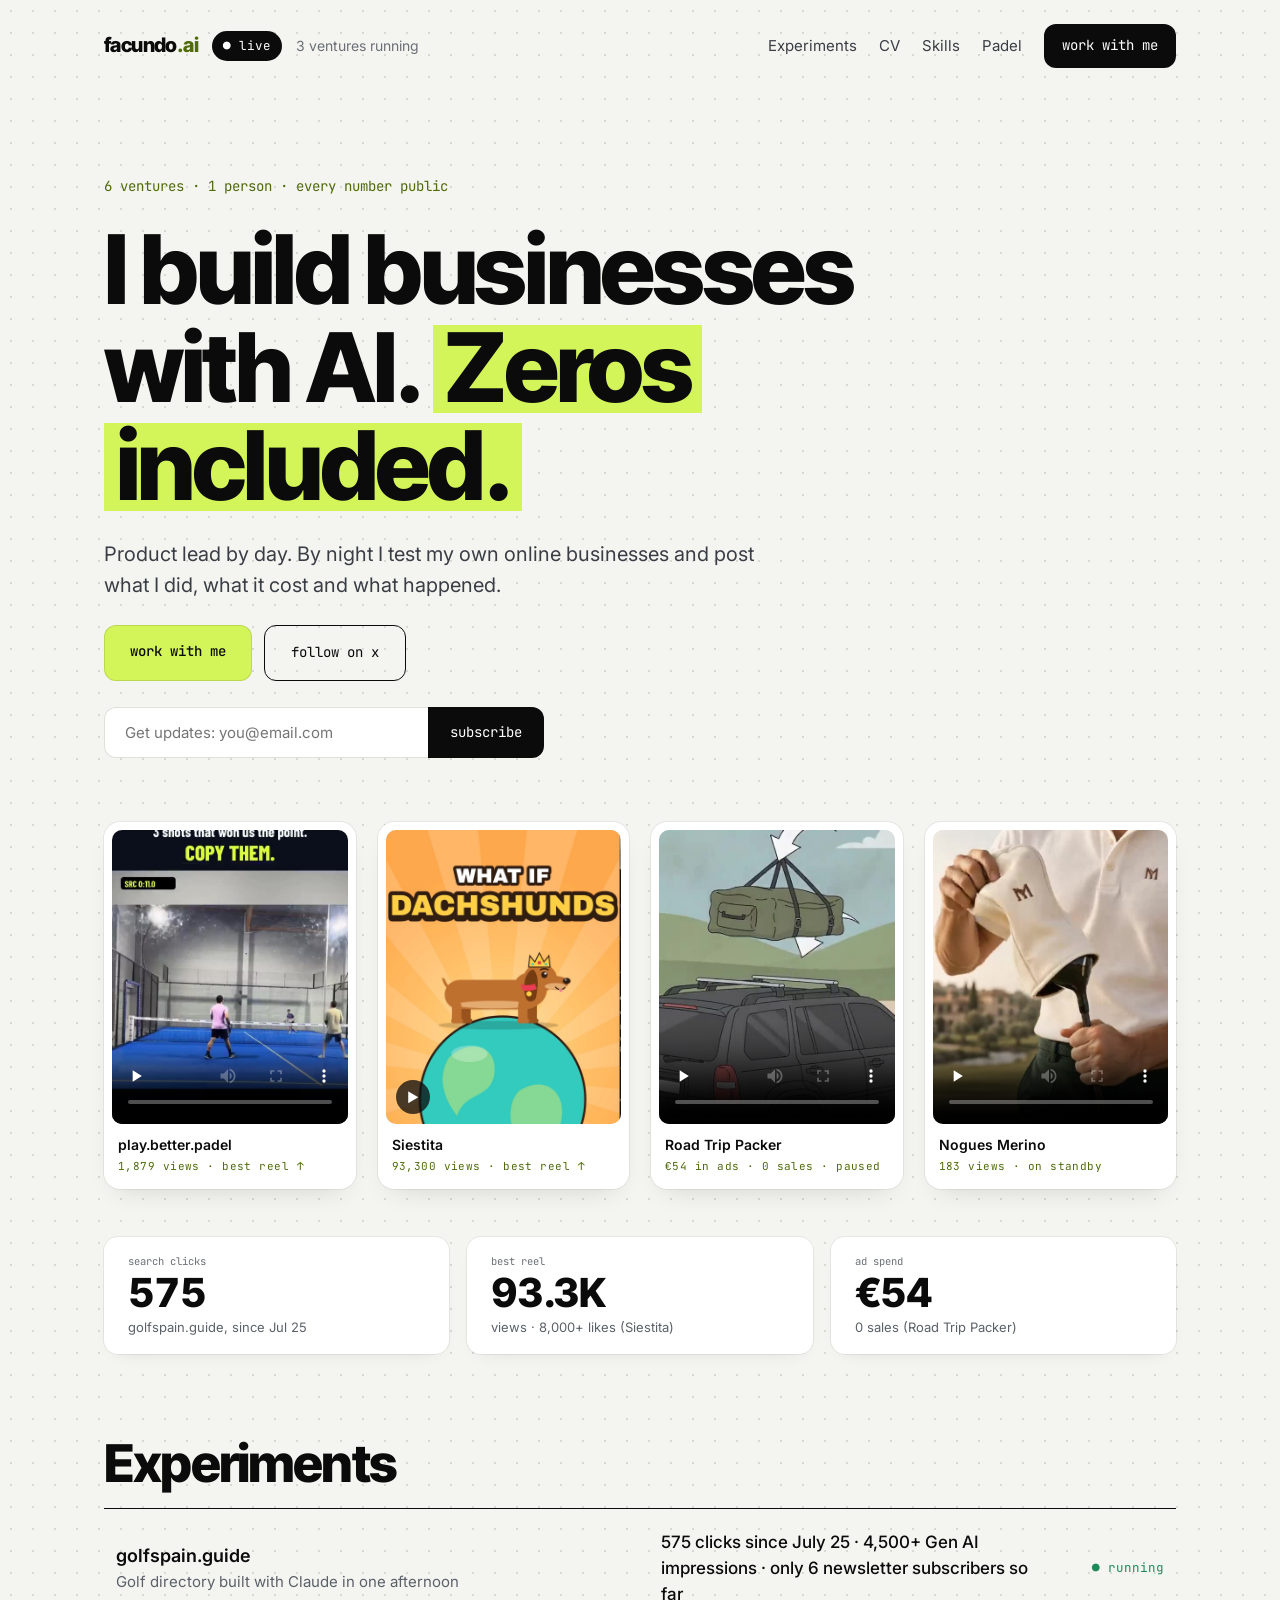
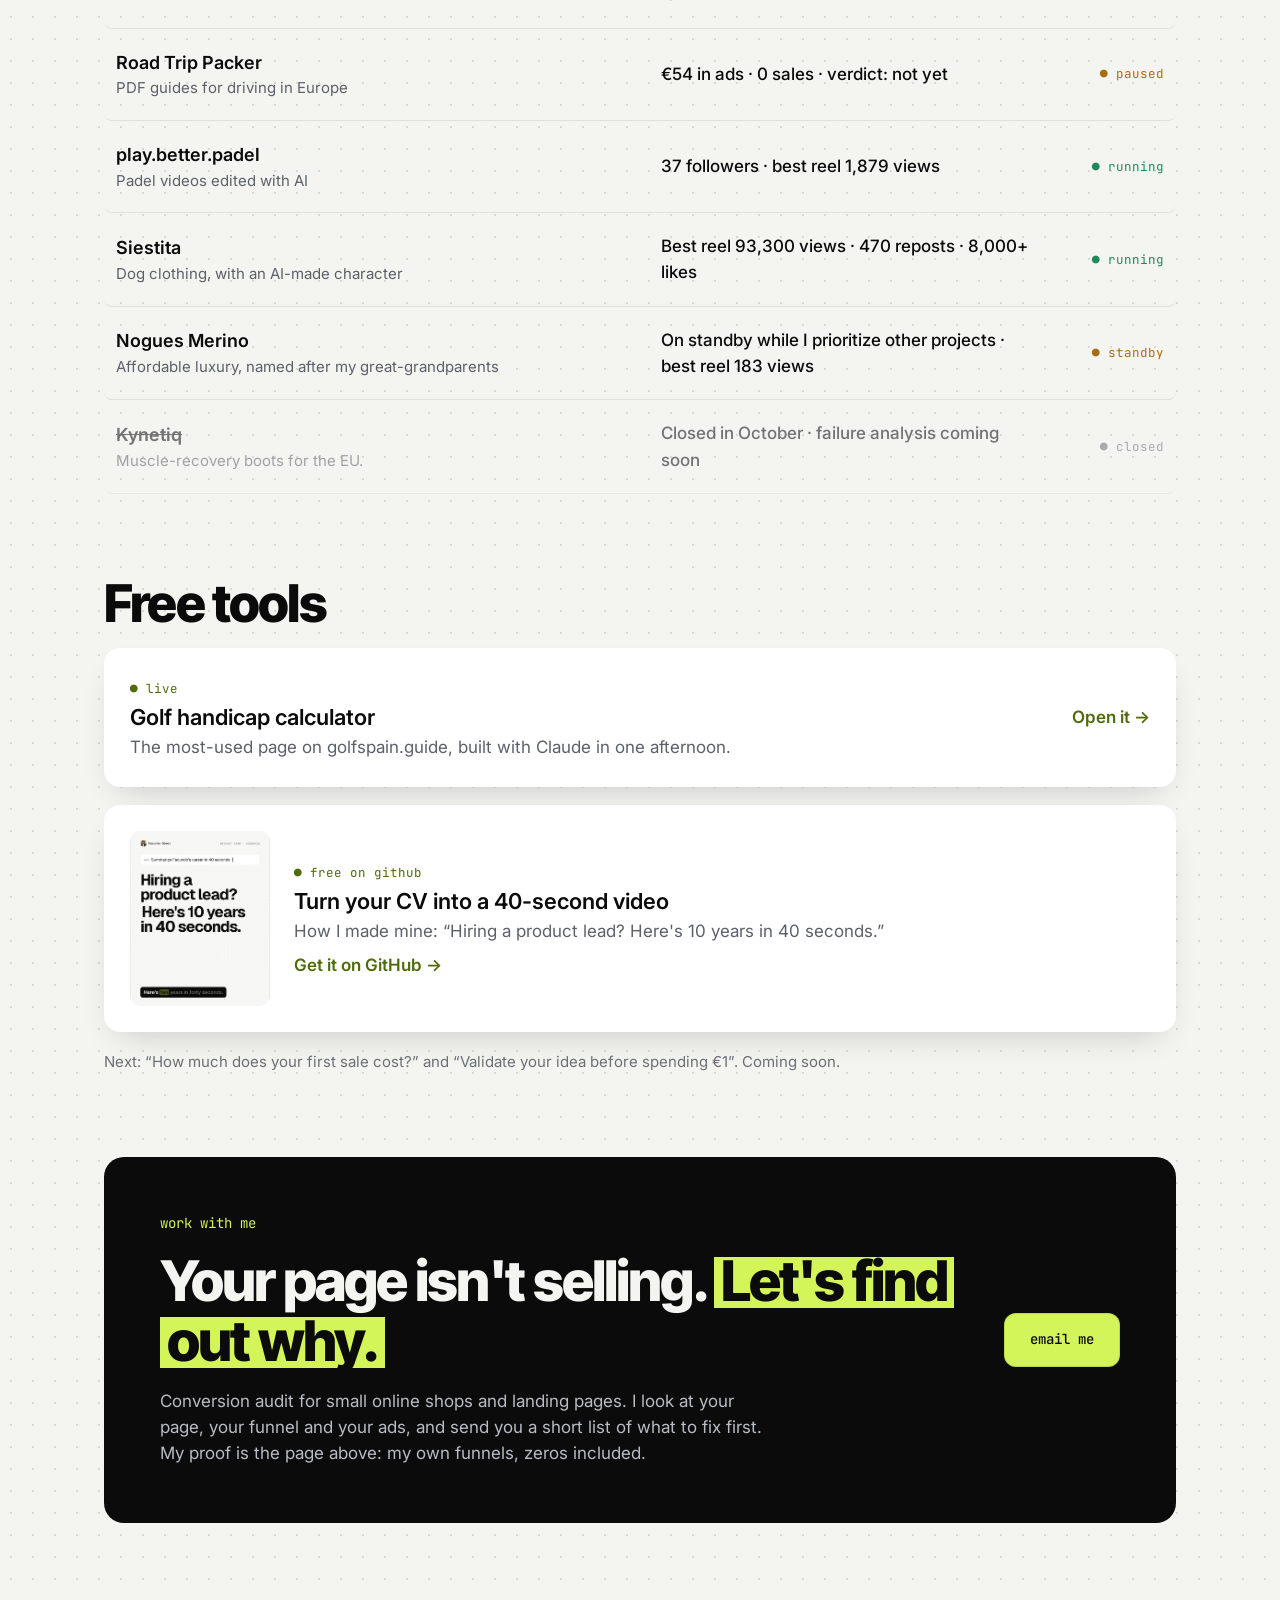
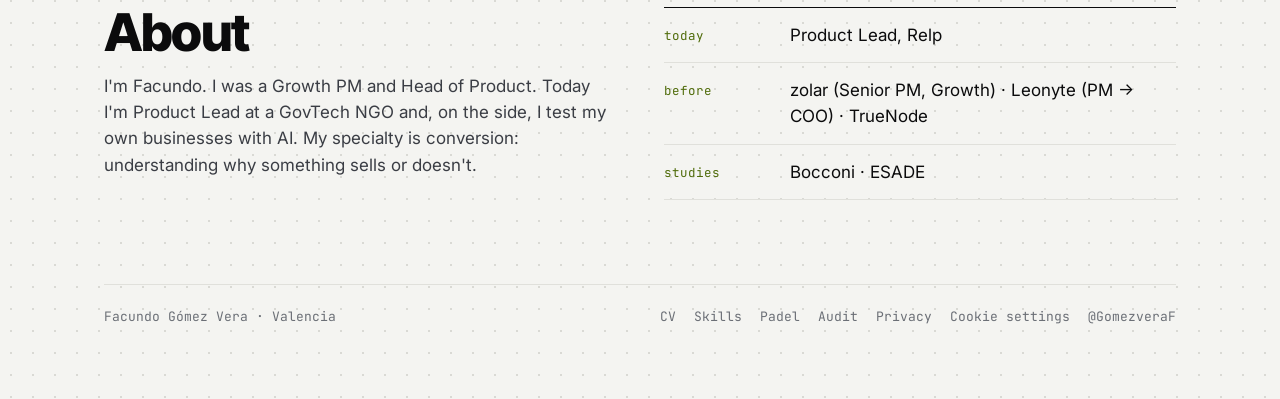
==== commit d35309e8: "Add GA4 with cookie consent, privacy page, sitemap and robots.txt GA4 loads only after the visitor a" ====
--- a/index.html
+++ b/index.html
@@ -10,6 +10,7 @@
 <link rel="preconnect" href="https://fonts.gstatic.com" crossorigin>
 <link rel="stylesheet" href="https://fonts.googleapis.com/css2?family=Inter+Tight:wght@700;800&family=Inter:wght@400;500;600&family=JetBrains+Mono:wght@400;500&display=swap">
 <link rel="stylesheet" href="/assets/style.css">
+<script src="/assets/analytics.js" defer></script>
 </head>
 <body>
 <div class="wrap" id="top">
@@ -178,6 +179,8 @@
     <a href="/skills/">Skills</a>
     <a href="/padel/">Padel</a>
     <a href="/audit/">Audit</a>
+    <a href="/privacy/">Privacy</a>
+    <a href="/privacy/" onclick="return window.faiCookieSettings ? faiCookieSettings() : true;">Cookie settings</a>
     <a href="https://x.com/GomezveraF" target="_blank" rel="noopener">@GomezveraF</a>
   </nav>
 </footer>
--- a/assets/style.css
+++ b/assets/style.css
@@ -71,7 +71,7 @@
 /* highlighter on key words */
 h1 em, h2 em {
   font-style: normal;
-  background: var(--c-highlight);
+  background: linear-gradient(transparent 14%, var(--c-highlight) 14%, var(--c-highlight) 90%, transparent 90%);
   color: var(--c-ink);
   padding: 0 .12em;
   border-radius: 6px;
@@ -344,7 +344,7 @@
 .cta-copy { display: flex; flex-direction: column; gap: 16px; }
 .cta .eyebrow { color: var(--c-accent); }
 .cta h2 { font-size: 56px; line-height: 1.08; }
-.cta h2 em { background: var(--c-accent); color: var(--c-ink); }
+.cta h2 em { color: var(--c-ink); }
 .cta p { color: var(--c-on-dark-2); max-width: 56ch; }
 
 @media (max-width: 720px) {
@@ -409,3 +409,26 @@
 
 /* main column on the home page */
 .sections { display: flex; flex-direction: column; gap: var(--section-gap); }
+
+/* ---------- Privacy page text ---------- */
+.prose h2 { font-size: 28px; line-height: 1.1; margin-top: 12px; }
+.prose p { color: var(--c-ink-2); }
+.prose a { text-decoration: underline; text-underline-offset: 3px; }
+
+/* ---------- Cookie banner ---------- */
+#cookie-bar {
+  position: fixed; left: 16px; right: 16px; bottom: 16px; z-index: 50;
+  max-width: 640px; margin: 0 auto;
+  background: var(--c-surface); color: var(--c-ink);
+  border-radius: var(--r-xl); box-shadow: var(--sh-card), 0 20px 40px -20px rgba(11,11,12,.35);
+  padding: 16px 18px;
+  display: flex; gap: 16px; align-items: center;
+  font-size: 14px; line-height: 1.45;
+}
+#cookie-bar p { margin: 0; color: var(--c-ink-2); }
+#cookie-bar a { text-decoration: underline; text-underline-offset: 3px; }
+.cookie-actions { display: flex; gap: 8px; flex: none; }
+@media (max-width: 720px) {
+  #cookie-bar { flex-direction: column; align-items: stretch; }
+  .cookie-actions .pill { flex: 1; }
+}
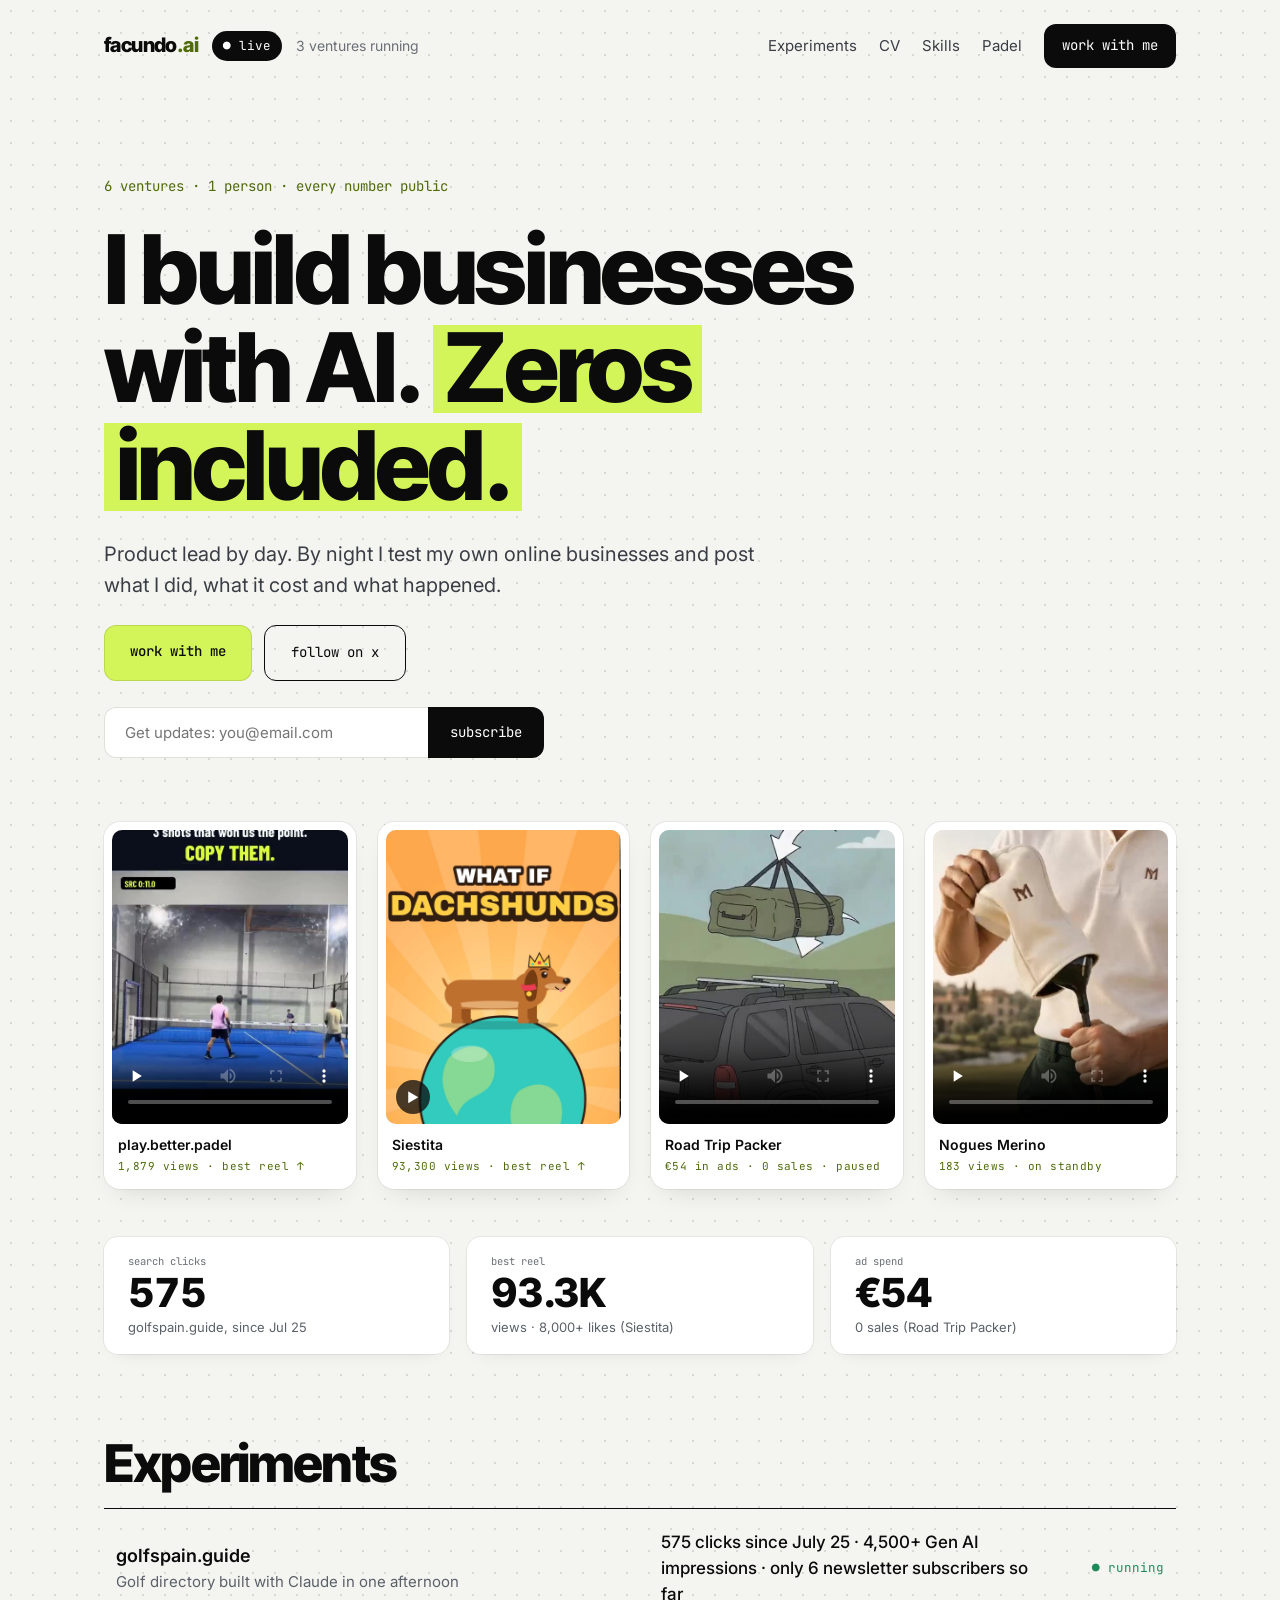
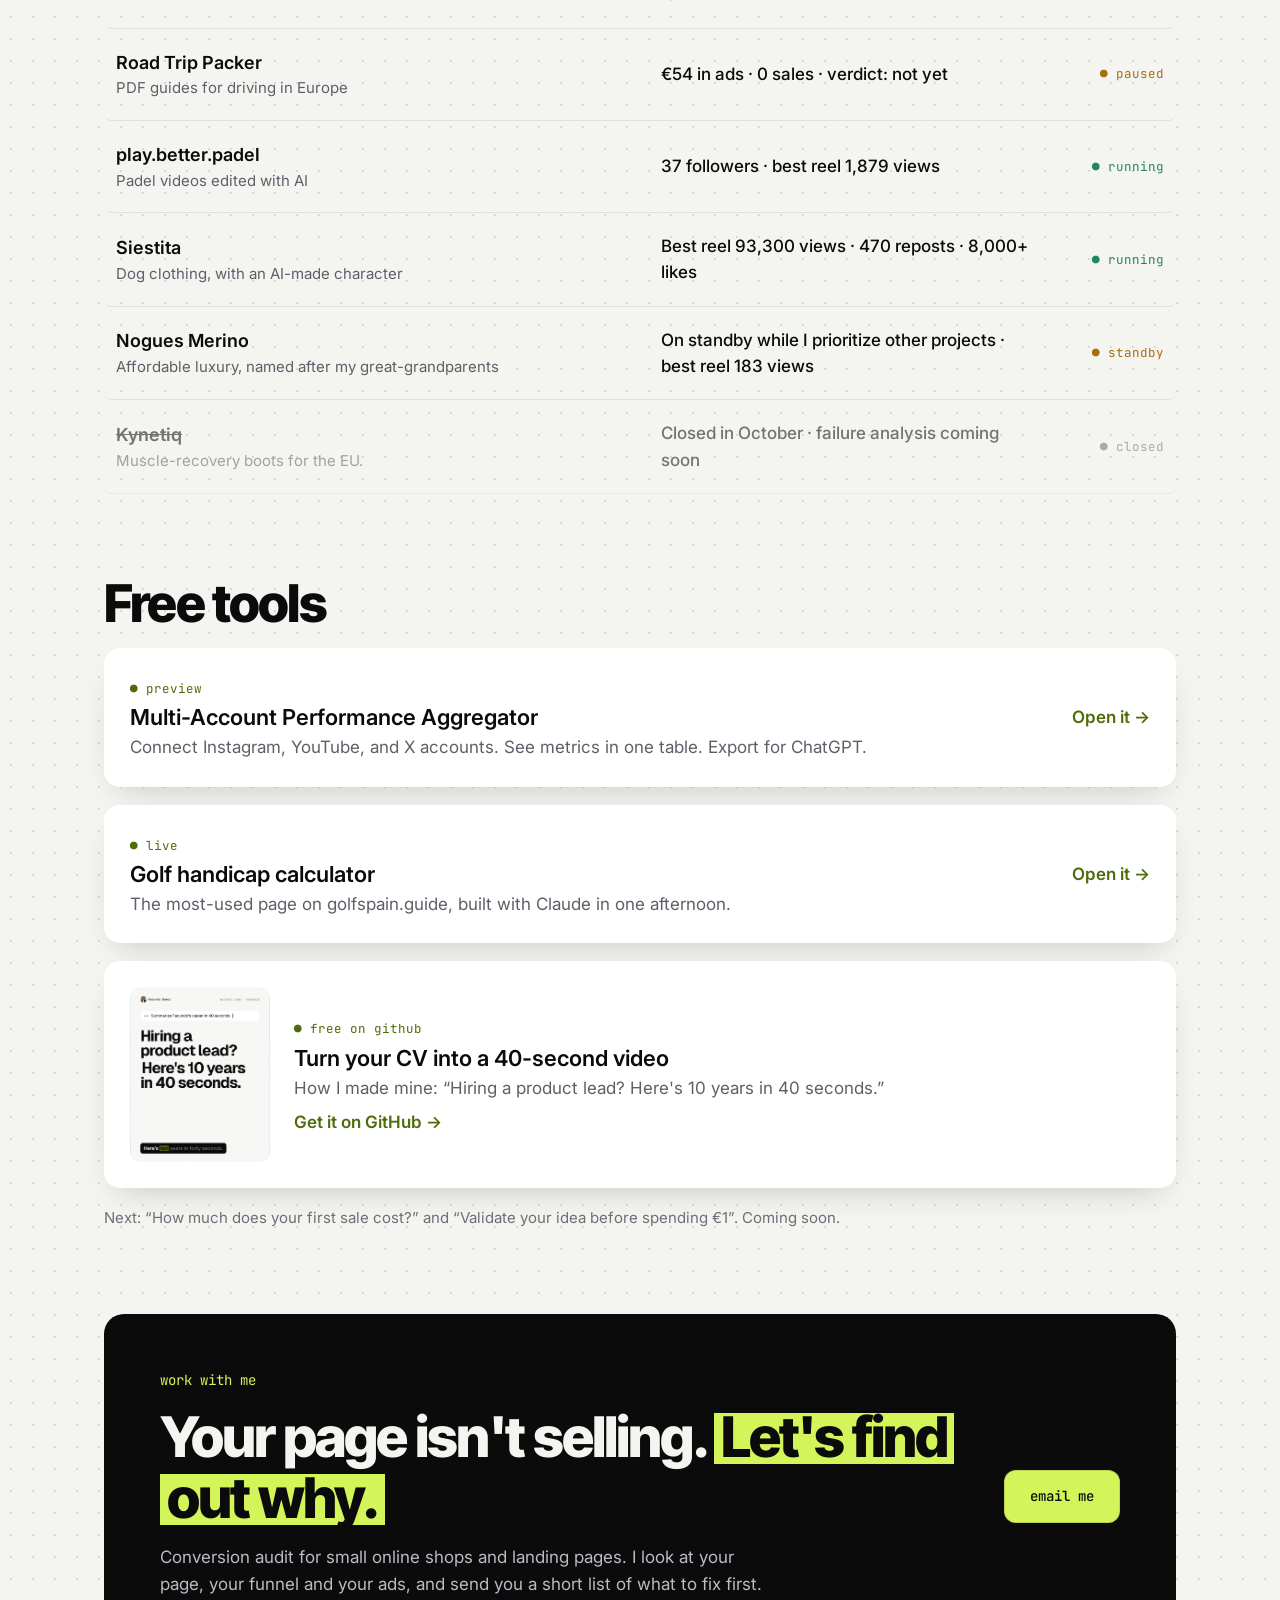
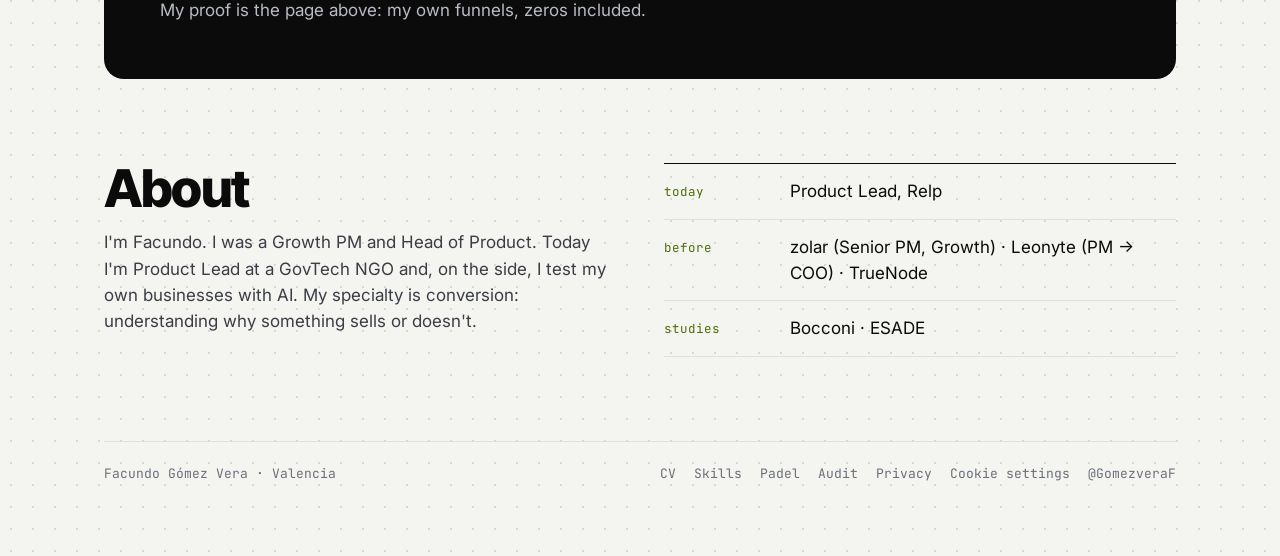
==== commit 760733b2: "Link multi-account analysis tool from homepage Free tools section" ====
--- a/index.html
+++ b/index.html
@@ -128,6 +128,14 @@
 
 <section id="tools" class="stack">
   <h2 class="h2">Free tools</h2>
+  <a class="tool-card" href="/tools/multi-account-analysis/">
+    <span>
+      <span class="mono">● Preview</span>
+      <b>Multi-Account Performance Aggregator</b>
+      <p>Connect Instagram, YouTube, and X accounts. See metrics in one table. Export for ChatGPT.</p>
+    </span>
+    <span class="go">Open it →</span>
+  </a>
   <a class="tool-card" href="https://golfspain.guide" target="_blank" rel="noopener">
     <span>
       <span class="mono">● Live</span>
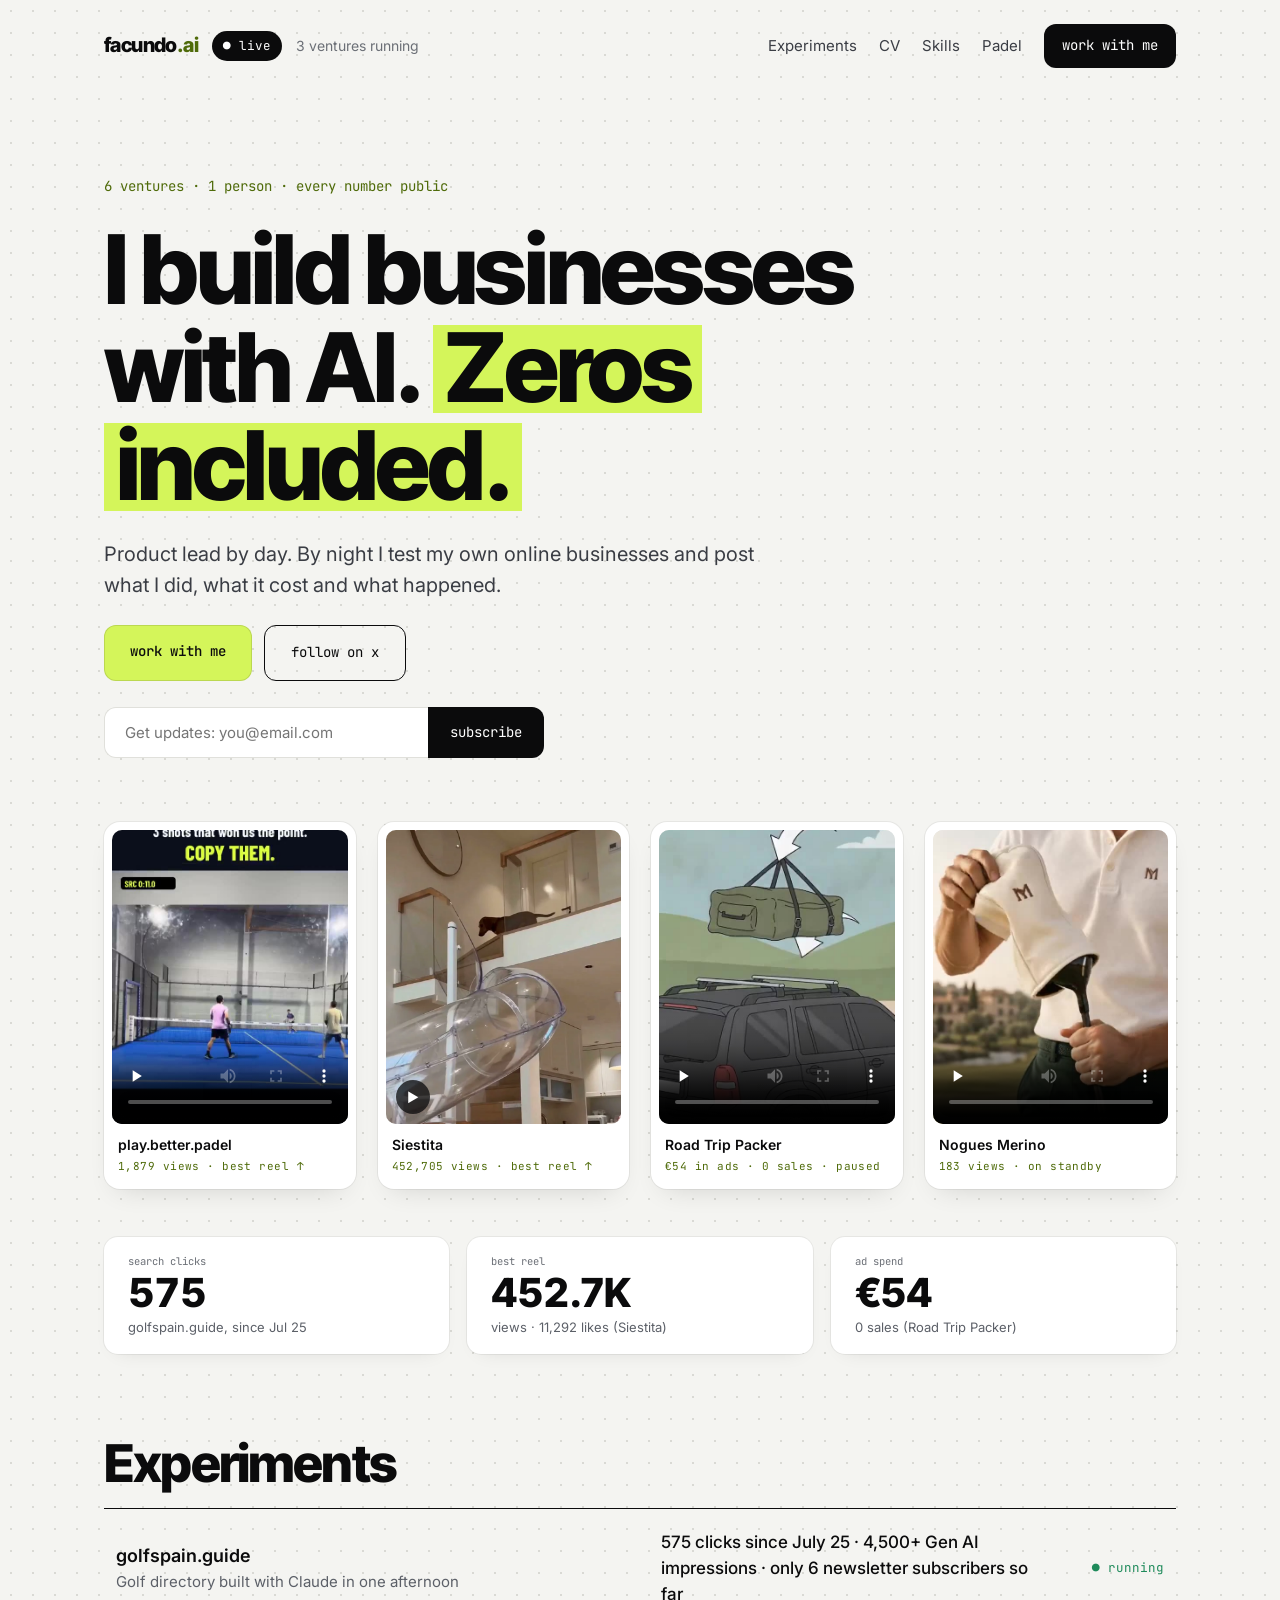
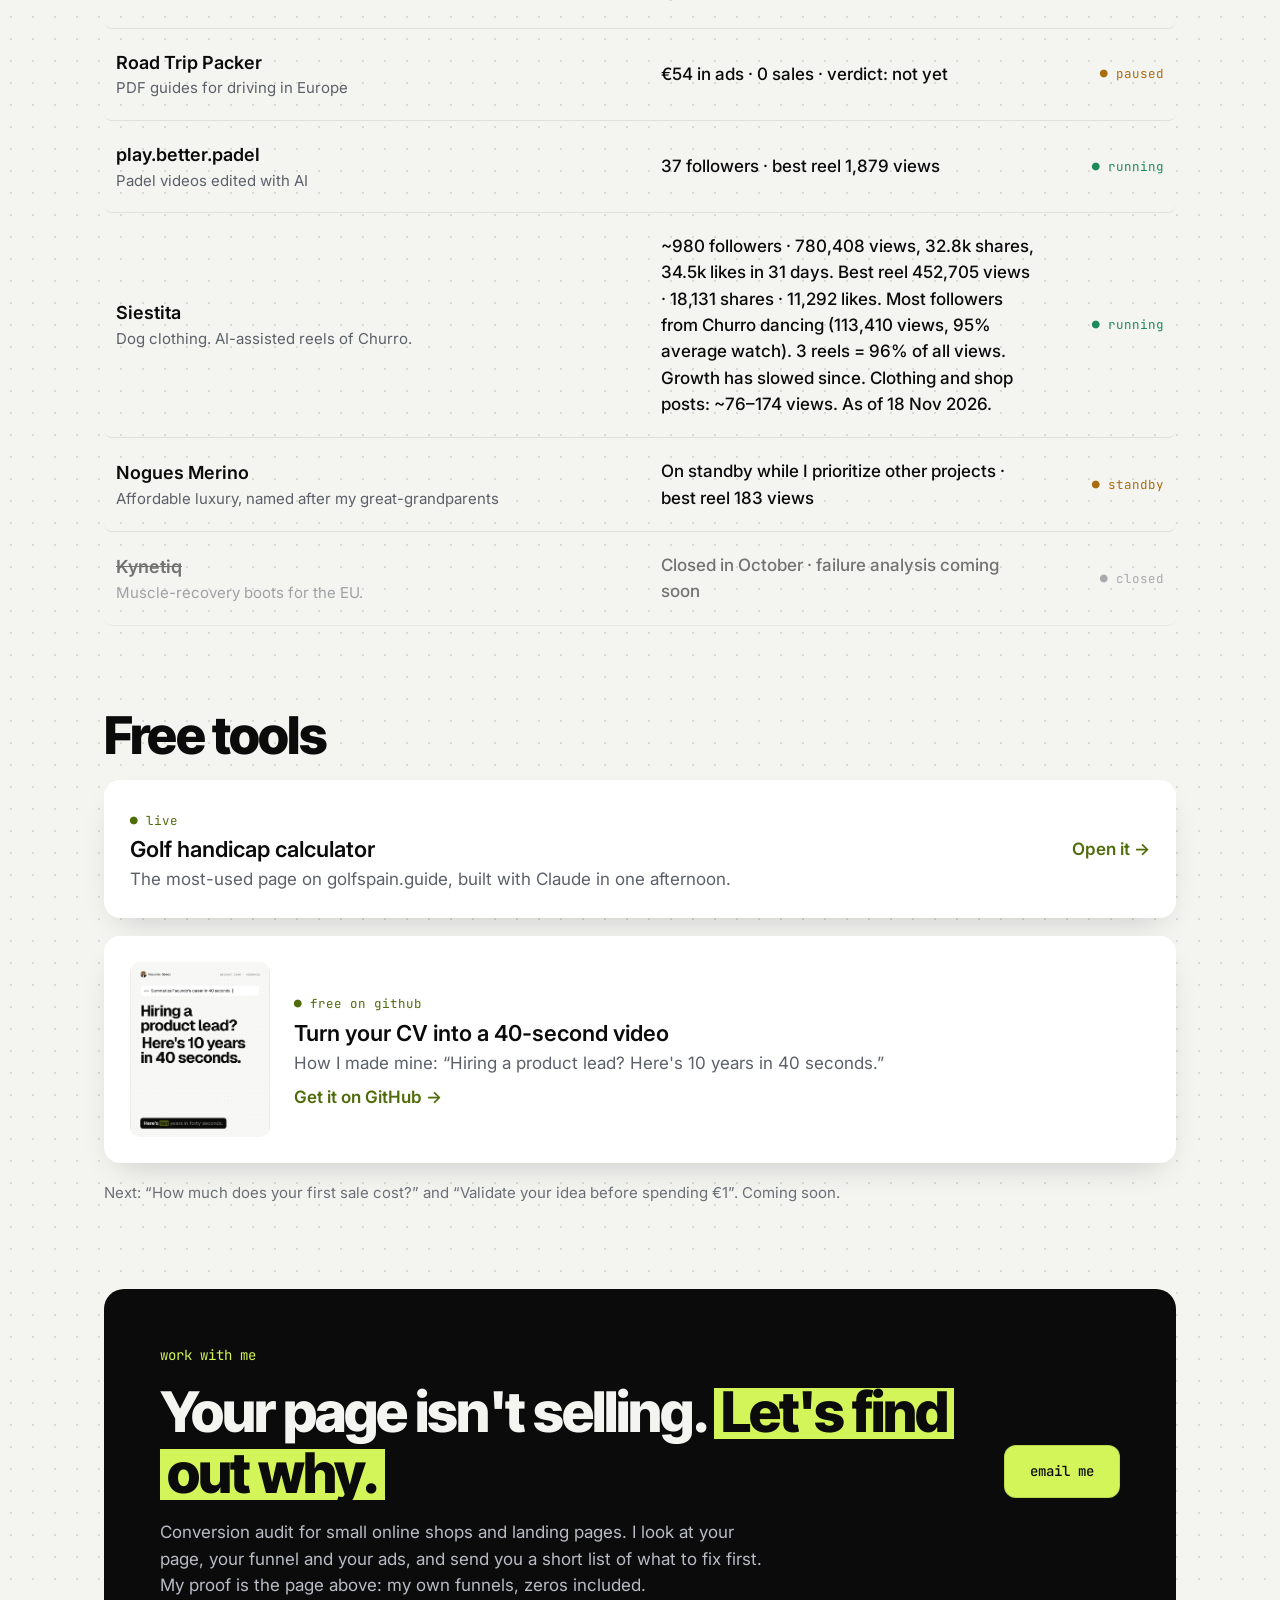
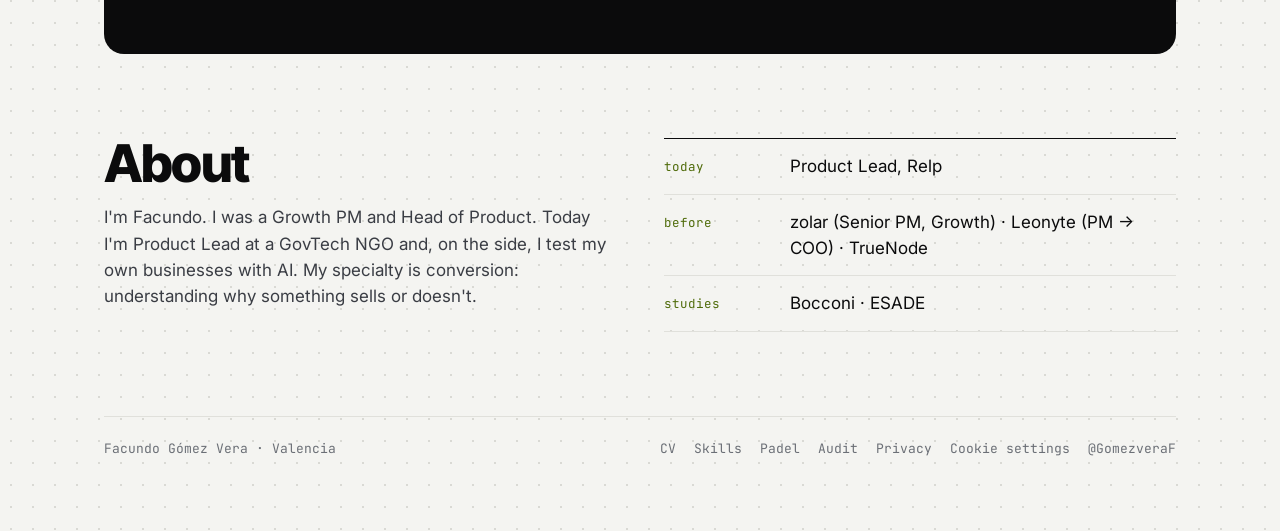
==== commit 46866dff: "Update Siestita numbers to the 18 Nov 2026 snapshot Replace the stale 93,300-view reel with the veri" ====
--- a/index.html
+++ b/index.html
@@ -58,9 +58,9 @@
     <div class="shot"><video src="/assets/clips/padel-1.mp4" poster="/assets/clips/padel-1.jpg" controls playsinline preload="none" aria-label="play.better.padel clip"></video></div>
     <div class="card-meta"><b>play.better.padel</b><span>1,879 views · best reel ↑</span></div>
   </div>
-  <a class="card" href="https://www.instagram.com/reel/DfErSApD7bz/" target="_blank" rel="noopener">
-    <div class="shot shot--link"><img src="/assets/clips/siestita-best-reel.webp" alt="Siestita reel: What if dachshunds ruled the world" loading="lazy"><span class="play" aria-hidden="true">▶</span></div>
-    <div class="card-meta"><b>Siestita</b><span>93,300 views · best reel ↑</span></div>
+  <a class="card" href="https://www.instagram.com/reel/DfWs2IKIIBD/" target="_blank" rel="noopener">
+    <div class="shot shot--link"><img src="/assets/clips/siestita-best-reel.webp" alt="Siestita reel: Churro playing at home" loading="lazy"><span class="play" aria-hidden="true">▶</span></div>
+    <div class="card-meta"><b>Siestita</b><span>452,705 views · best reel ↑</span></div>
   </a>
   <div class="card">
     <div class="shot"><video src="/assets/clips/roadtrip.mp4" poster="/assets/clips/roadtrip.jpg" controls playsinline preload="none" aria-label="Road Trip Packer clip"></video></div>
@@ -80,8 +80,8 @@
   </div>
   <div class="stat">
     <span class="mono">Best reel</span>
-    <b class="cnt k2" data-v="93.3K" aria-hidden="true"></b><span class="sr-only">93,300</span>
-    <span class="note">views · 8,000+ likes (Siestita)</span>
+    <b class="cnt k2" data-v="452.7K" aria-hidden="true"></b><span class="sr-only">452,705</span>
+    <span class="note">views · 11,292 likes (Siestita)</span>
   </div>
   <div class="stat">
     <span class="mono">Ad spend</span>
@@ -108,9 +108,9 @@
       <span class="exp-metric">37 followers · best reel 1,879 views</span>
       <span class="status status--running mono">● Running</span>
     </a>
-    <a class="exp" href="https://www.instagram.com/reel/DfErSApD7bz/" target="_blank" rel="noopener">
-      <span class="exp-name"><b>Siestita</b><span class="exp-desc">Dog clothing, with an AI-made character</span></span>
-      <span class="exp-metric">Best reel 93,300 views · 470 reposts · 8,000+ likes</span>
+    <a class="exp" href="https://www.instagram.com/siestita.dogco/" target="_blank" rel="noopener">
+      <span class="exp-name"><b>Siestita</b><span class="exp-desc">Dog clothing. AI-assisted reels of Churro.</span></span>
+      <span class="exp-metric">~980 followers · 780,408 views, 32.8k shares, 34.5k likes in 31 days. Best reel 452,705 views · 18,131 shares · 11,292 likes. Most followers from Churro dancing (113,410 views, 95% average watch). 3 reels = 96% of all views. Growth has slowed since. Clothing and shop posts: ~76–174 views. As of 18 Nov 2026.</span>
       <span class="status status--running mono">● Running</span>
     </a>
     <div class="exp">
@@ -128,14 +128,6 @@
 
 <section id="tools" class="stack">
   <h2 class="h2">Free tools</h2>
-  <a class="tool-card" href="/tools/multi-account-analysis/">
-    <span>
-      <span class="mono">● Preview</span>
-      <b>Multi-Account Performance Aggregator</b>
-      <p>Connect Instagram, YouTube, and X accounts. See metrics in one table. Export for ChatGPT.</p>
-    </span>
-    <span class="go">Open it →</span>
-  </a>
   <a class="tool-card" href="https://golfspain.guide" target="_blank" rel="noopener">
     <span>
       <span class="mono">● Live</span>
--- a/assets/style.css
+++ b/assets/style.css
@@ -239,7 +239,7 @@
 /* ---------- Stats (animated counters) ---------- */
 @property --n { syntax: '<integer>'; inherits: false; initial-value: 0; }
 @keyframes c1 { to { --n: 575; } }
-@keyframes c2 { to { --n: 93; } }
+@keyframes c2 { to { --n: 452; } }
 @keyframes c3 { to { --n: 54; } }
 .stats {
   display: grid; grid-template-columns: repeat(3, minmax(0,1fr));
@@ -257,7 +257,7 @@
 }
 .cnt::after { content: counter(n); }
 .cnt.eur::before { content: '€'; }
-.cnt.k2::after { content: counter(n) '.3K'; }  /* 93.3K */
+.cnt.k2::after { content: counter(n) '.7K'; }  /* 452.7K */
 .cnt.k1 { animation: c1 1.8s cubic-bezier(.2,.7,.2,1) .2s both; }
 .cnt.k2 { animation: c2 2.2s cubic-bezier(.2,.7,.2,1) .2s both; }
 .cnt.k3 { animation: c3 1.4s cubic-bezier(.2,.7,.2,1) .2s both; }
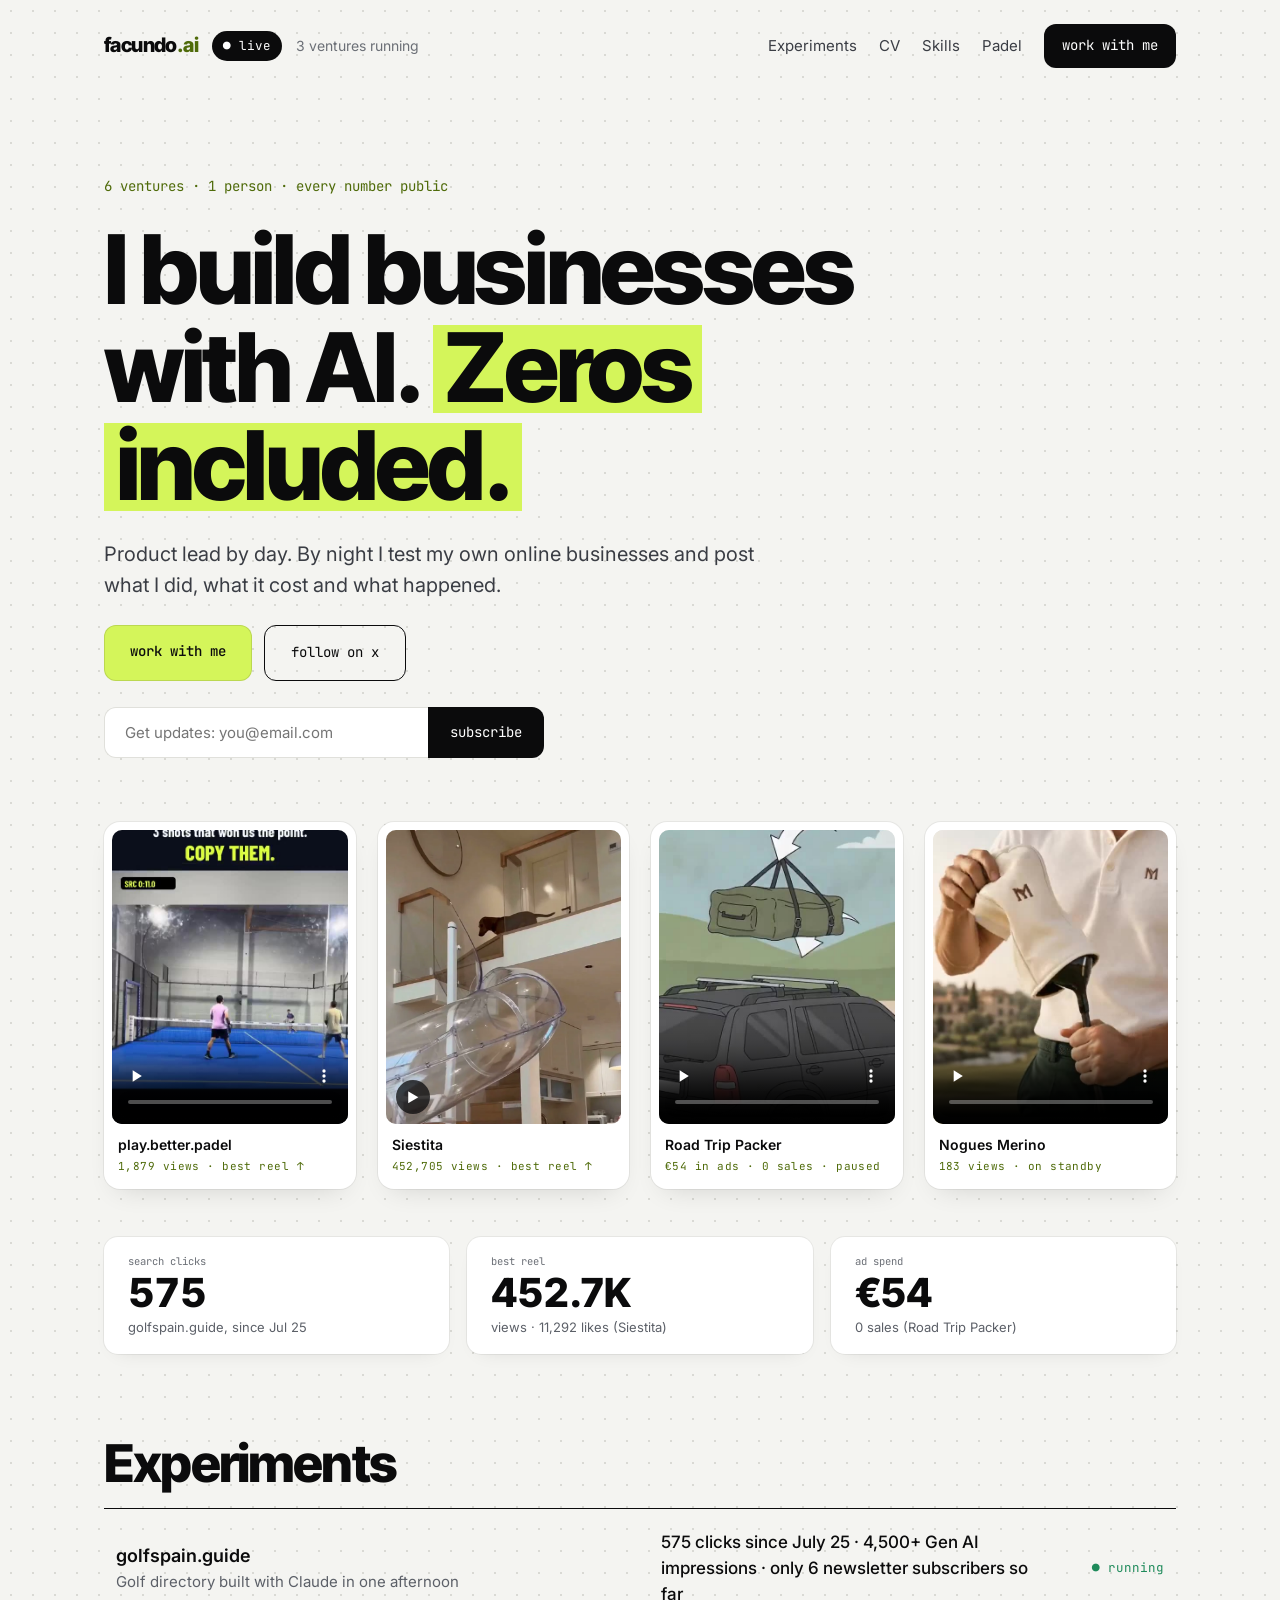
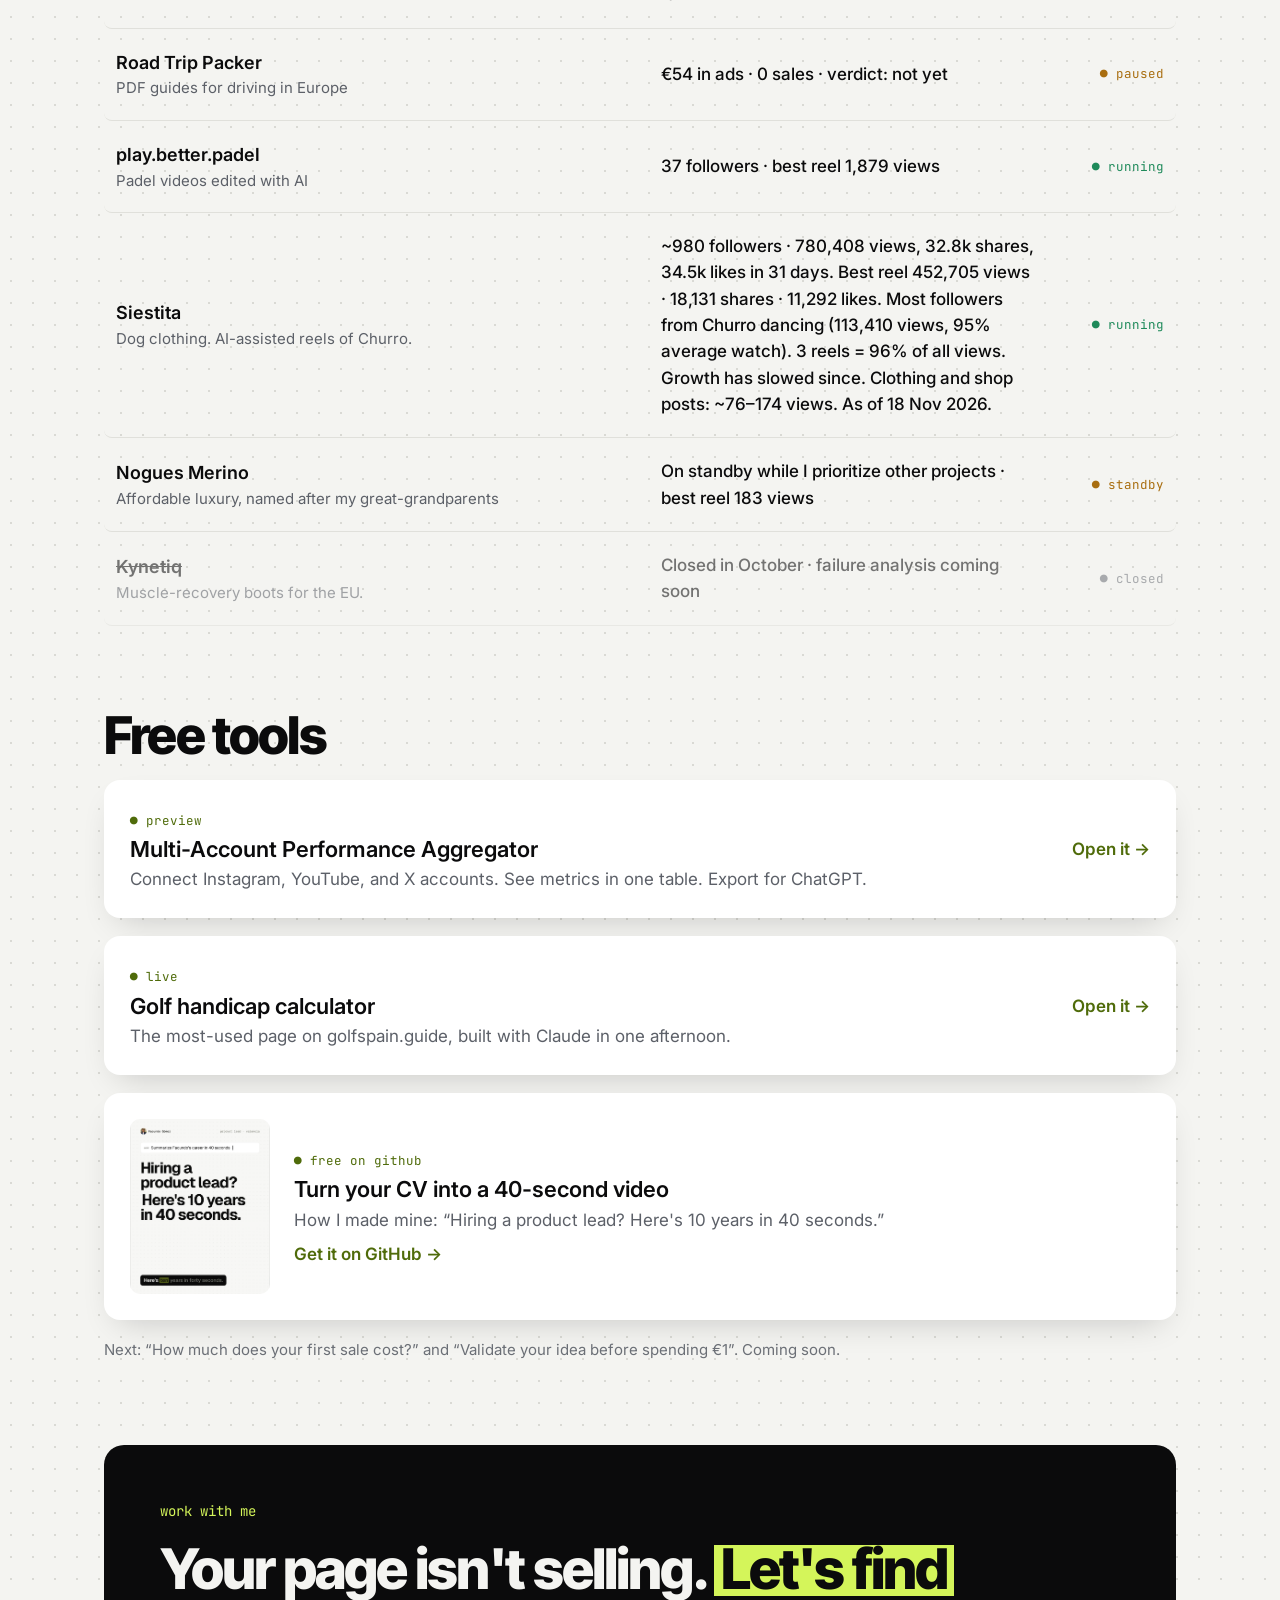
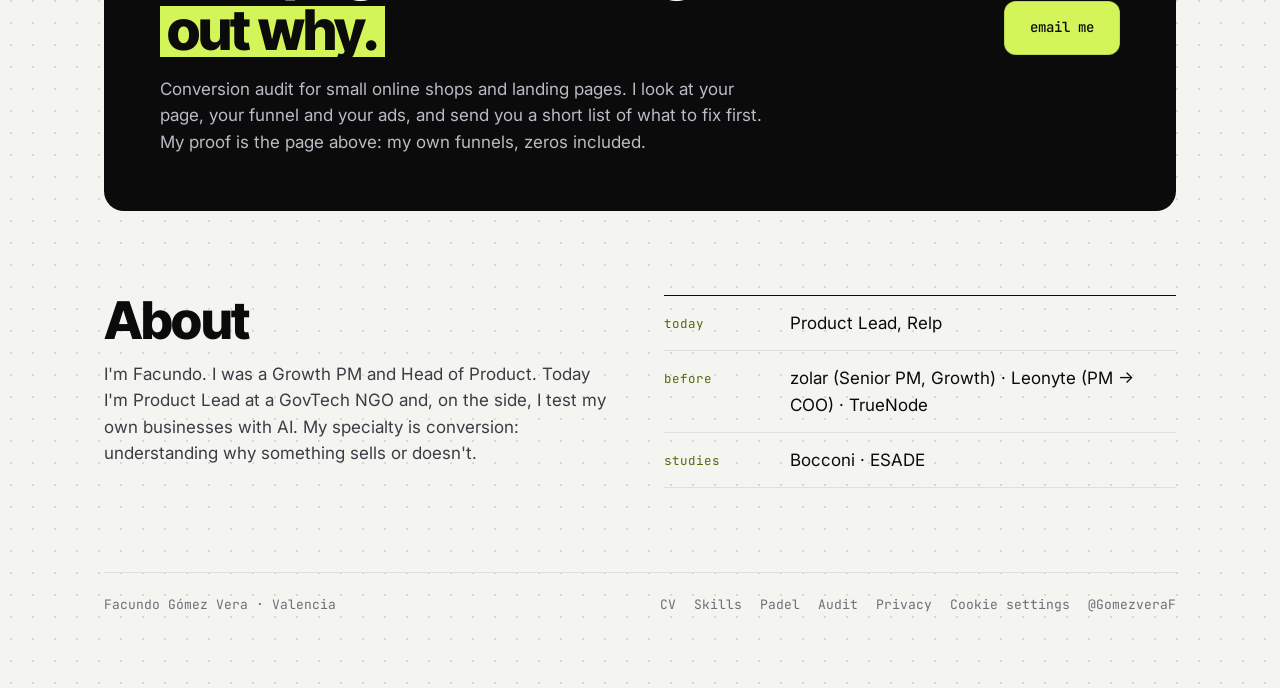
==== commit 8aec948f: "Merge 760733b2ae3e83134ec158031b5129ac100c2d68 into 2e37fc9839fc5bf87286b0e399f412aa41b83faa" ====
--- a/index.html
+++ b/index.html
@@ -128,6 +128,14 @@
 
 <section id="tools" class="stack">
   <h2 class="h2">Free tools</h2>
+  <a class="tool-card" href="/tools/multi-account-analysis/">
+    <span>
+      <span class="mono">● Preview</span>
+      <b>Multi-Account Performance Aggregator</b>
+      <p>Connect Instagram, YouTube, and X accounts. See metrics in one table. Export for ChatGPT.</p>
+    </span>
+    <span class="go">Open it →</span>
+  </a>
   <a class="tool-card" href="https://golfspain.guide" target="_blank" rel="noopener">
     <span>
       <span class="mono">● Live</span>
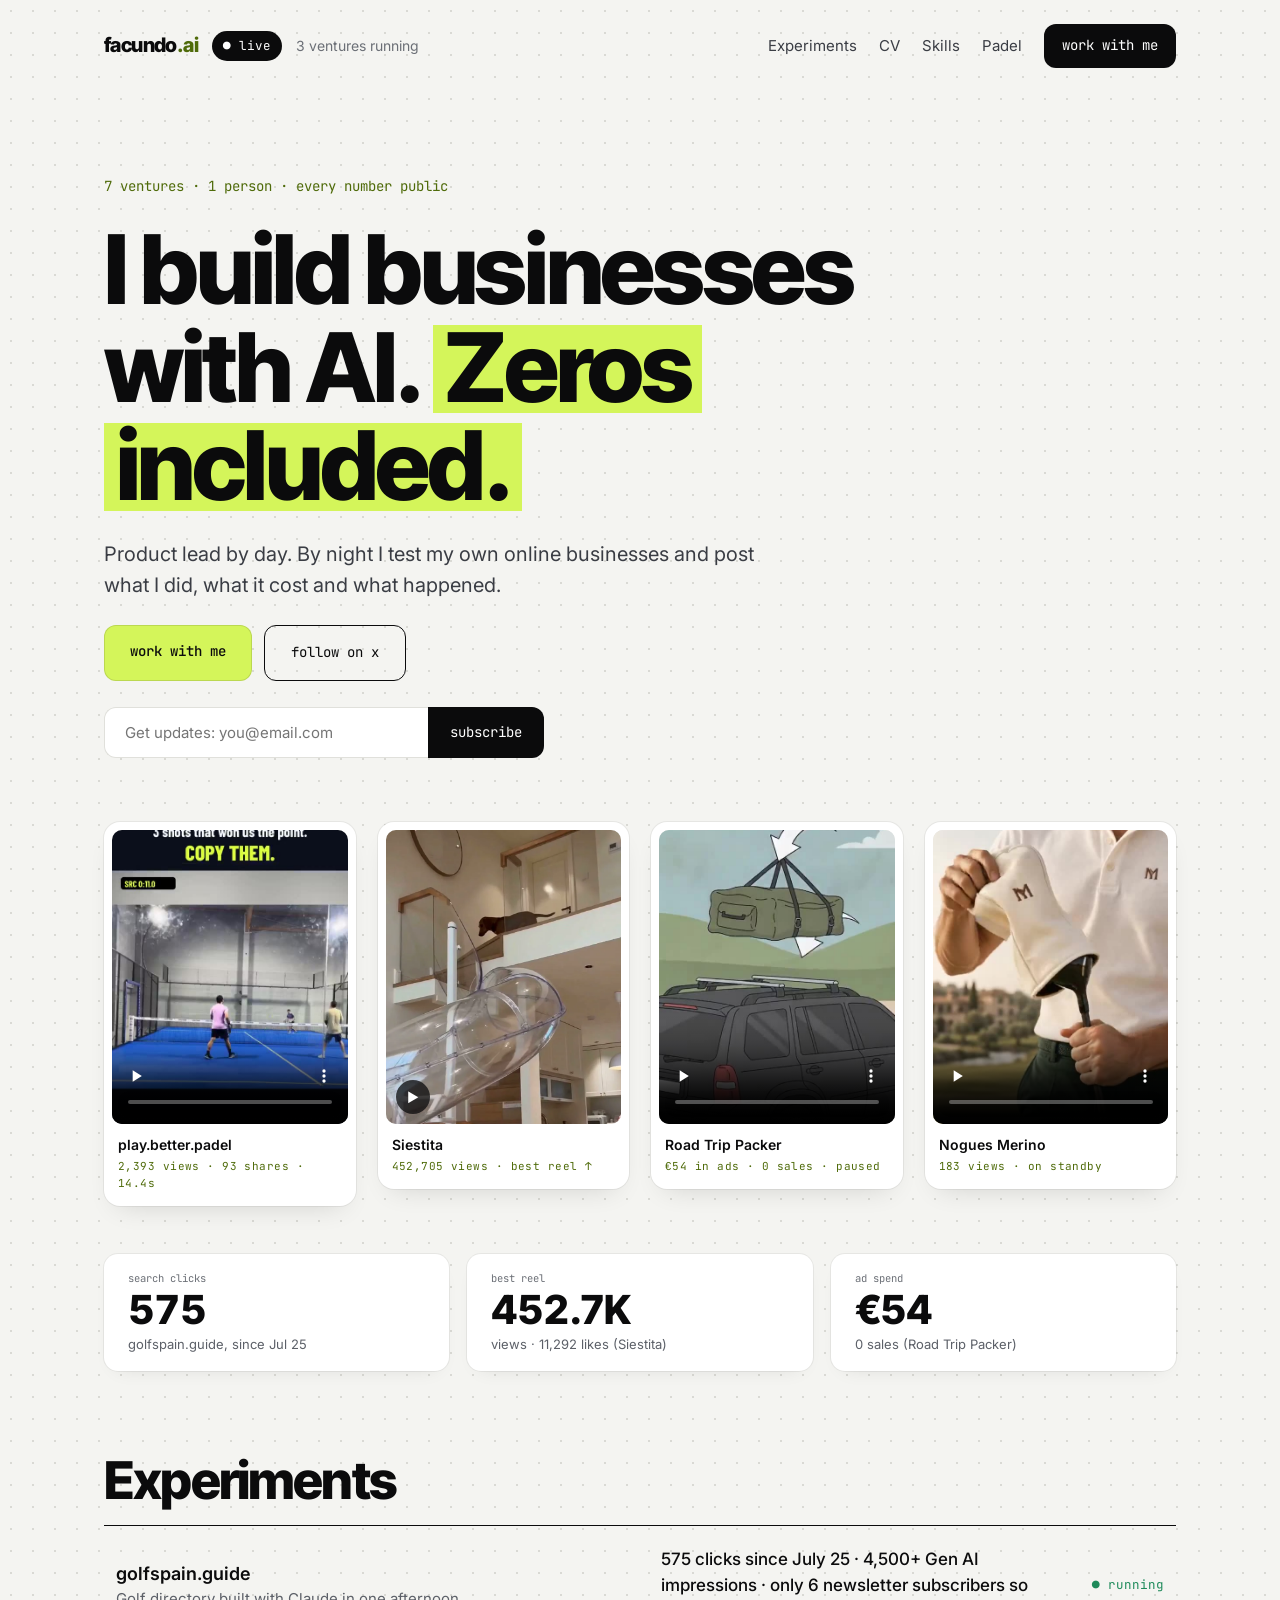
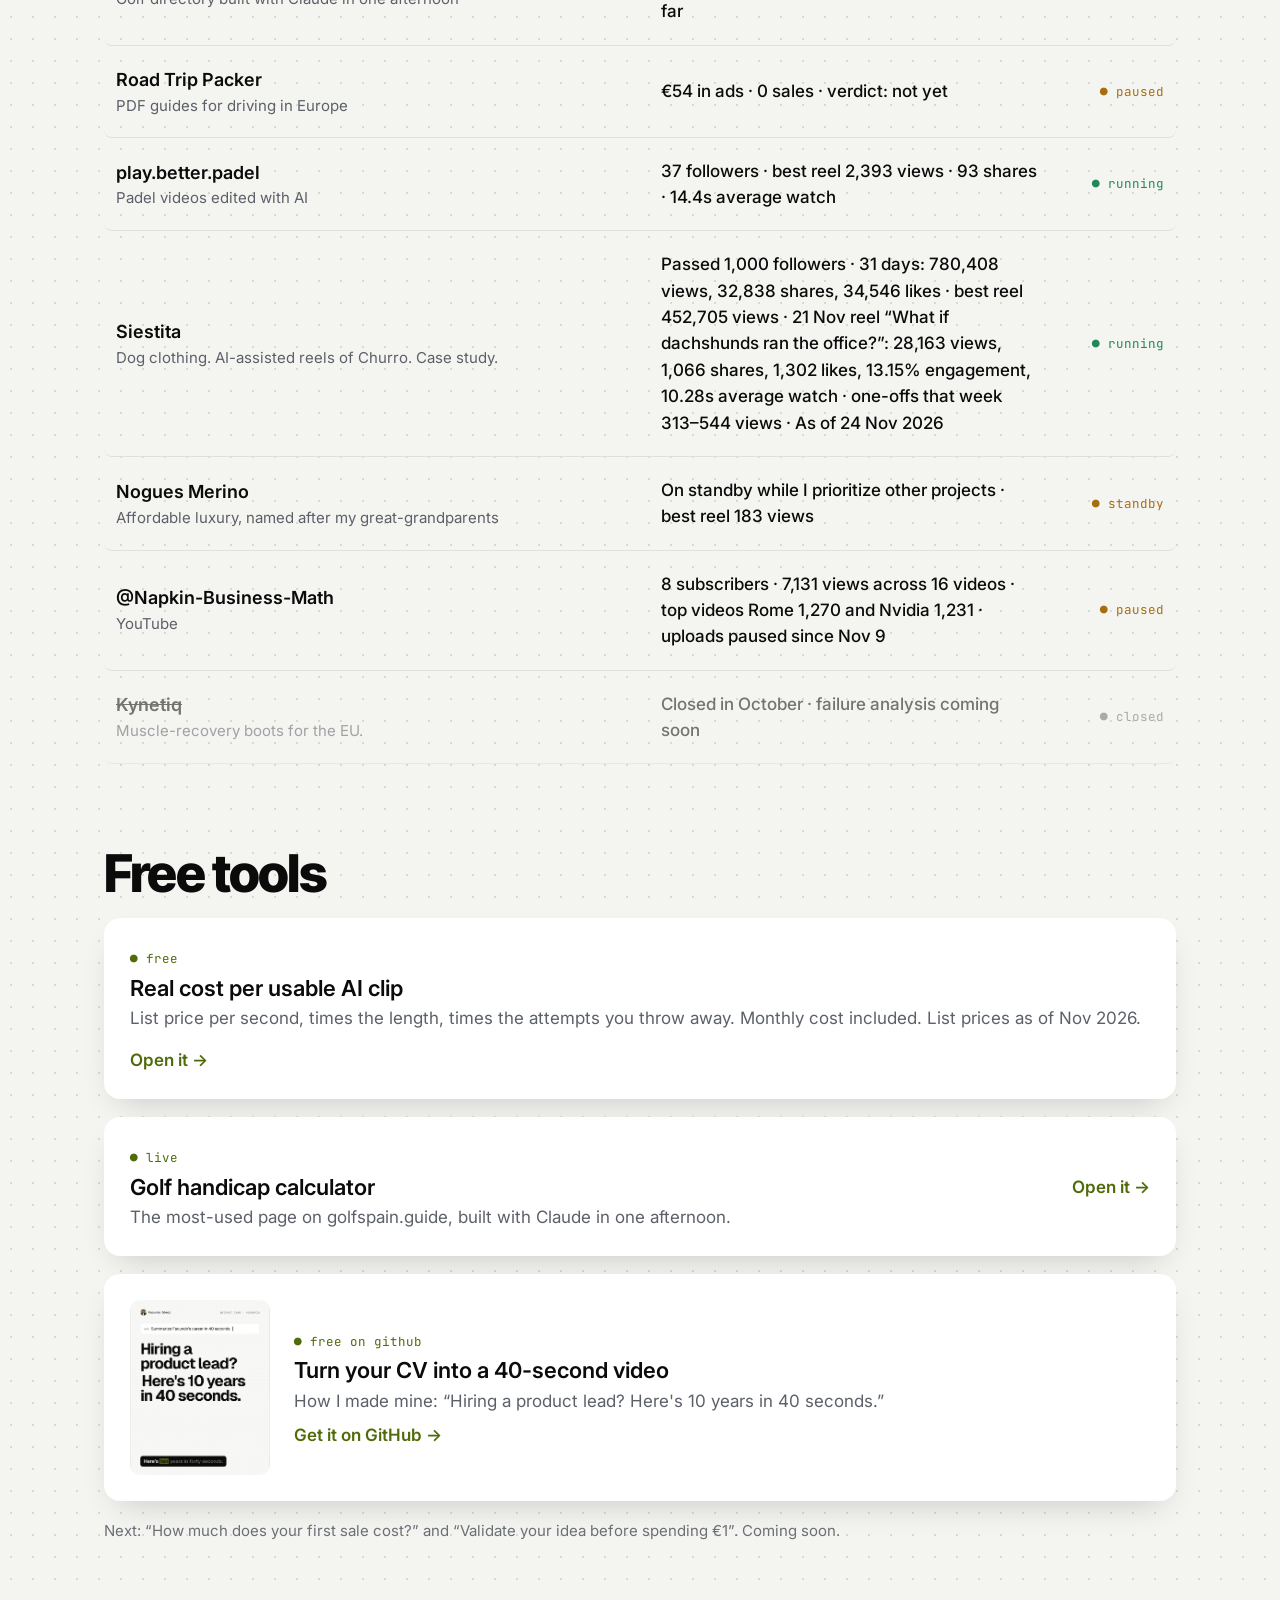
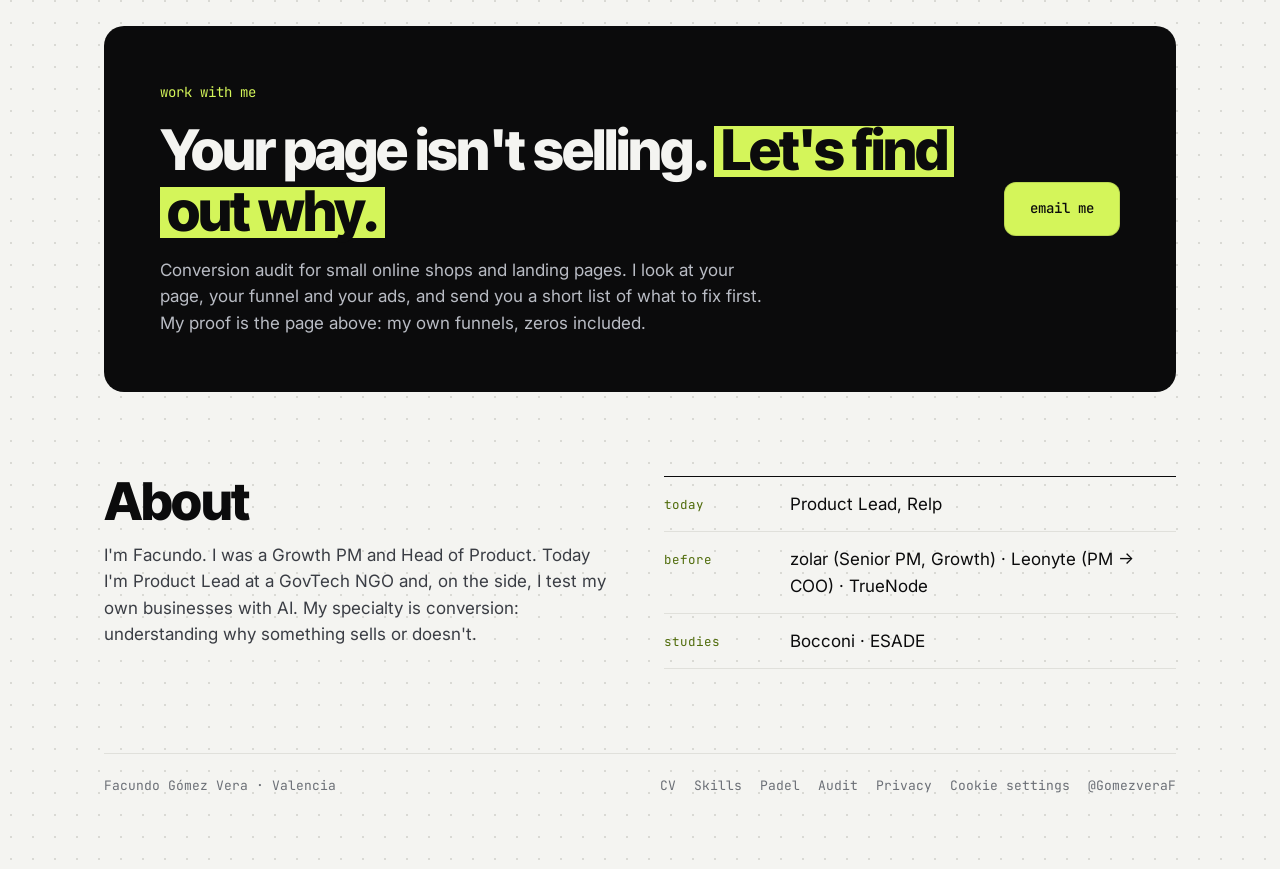
==== commit a163835c: "Publish the 24 Nov numbers, Siestita case study, audit offer, and clip-cost tool. The hero now count" ====
--- a/index.html
+++ b/index.html
@@ -34,7 +34,7 @@
 <main class="sections">
 
 <section class="hero">
-  <span class="eyebrow">6 ventures · 1 person · every number public</span>
+  <span class="eyebrow">7 ventures · 1 person · every number public</span>
   <h1>I build businesses with AI. <em>Zeros included.</em></h1>
   <p class="lead">Product lead by day. By night I test my own online businesses and post what I did, what it cost and what happened.</p>
   <div class="hero-ctas">
@@ -56,7 +56,7 @@
 <section class="clips" aria-label="Project clips">
   <div class="card">
     <div class="shot"><video src="/assets/clips/padel-1.mp4" poster="/assets/clips/padel-1.jpg" controls playsinline preload="none" aria-label="play.better.padel clip"></video></div>
-    <div class="card-meta"><b>play.better.padel</b><span>1,879 views · best reel ↑</span></div>
+    <div class="card-meta"><b>play.better.padel</b><span>2,393 views · 93 shares · 14.4s</span></div>
   </div>
   <a class="card" href="https://www.instagram.com/reel/DfWs2IKIIBD/" target="_blank" rel="noopener">
     <div class="shot shot--link"><img src="/assets/clips/siestita-best-reel.webp" alt="Siestita reel: Churro playing at home" loading="lazy"><span class="play" aria-hidden="true">▶</span></div>
@@ -105,12 +105,12 @@
     </a>
     <a class="exp" href="https://instagram.com/play.better.padel" target="_blank" rel="noopener">
       <span class="exp-name"><b>play.better.padel</b><span class="exp-desc">Padel videos edited with AI</span></span>
-      <span class="exp-metric">37 followers · best reel 1,879 views</span>
+      <span class="exp-metric">37 followers · best reel 2,393 views · 93 shares · 14.4s average watch</span>
       <span class="status status--running mono">● Running</span>
     </a>
-    <a class="exp" href="https://www.instagram.com/siestita.dogco/" target="_blank" rel="noopener">
-      <span class="exp-name"><b>Siestita</b><span class="exp-desc">Dog clothing. AI-assisted reels of Churro.</span></span>
-      <span class="exp-metric">~980 followers · 780,408 views, 32.8k shares, 34.5k likes in 31 days. Best reel 452,705 views · 18,131 shares · 11,292 likes. Most followers from Churro dancing (113,410 views, 95% average watch). 3 reels = 96% of all views. Growth has slowed since. Clothing and shop posts: ~76–174 views. As of 18 Nov 2026.</span>
+    <a class="exp" href="/siestita/">
+      <span class="exp-name"><b>Siestita</b><span class="exp-desc">Dog clothing. AI-assisted reels of Churro. Case study.</span></span>
+      <span class="exp-metric">Passed 1,000 followers · 31 days: 780,408 views, 32,838 shares, 34,546 likes · best reel 452,705 views · 21 Nov reel “What if dachshunds ran the office?”: 28,163 views, 1,066 shares, 1,302 likes, 13.15% engagement, 10.28s average watch · one-offs that week 313–544 views · As of 24 Nov 2026</span>
       <span class="status status--running mono">● Running</span>
     </a>
     <div class="exp">
@@ -118,6 +118,11 @@
       <span class="exp-metric">On standby while I prioritize other projects · best reel 183 views</span>
       <span class="status status--paused mono">● Standby</span>
     </div>
+    <a class="exp" href="https://www.youtube.com/@Napkin-Business-Math" target="_blank" rel="noopener">
+      <span class="exp-name"><b>@Napkin-Business-Math</b><span class="exp-desc">YouTube</span></span>
+      <span class="exp-metric">8 subscribers · 7,131 views across 16 videos · top videos Rome 1,270 and Nvidia 1,231 · uploads paused since Nov 9</span>
+      <span class="status status--paused mono">● Paused</span>
+    </a>
     <div class="exp exp--closed">
       <span class="exp-name"><b>Kynetiq</b><span class="exp-desc">Muscle-recovery boots for the EU.</span></span>
       <span class="exp-metric">Closed in October · failure analysis coming soon</span>
@@ -128,11 +133,11 @@
 
 <section id="tools" class="stack">
   <h2 class="h2">Free tools</h2>
-  <a class="tool-card" href="/tools/multi-account-analysis/">
+  <a class="tool-card" href="/tools/video-cost/">
     <span>
-      <span class="mono">● Preview</span>
-      <b>Multi-Account Performance Aggregator</b>
-      <p>Connect Instagram, YouTube, and X accounts. See metrics in one table. Export for ChatGPT.</p>
+      <span class="mono">● Free</span>
+      <b>Real cost per usable AI clip</b>
+      <p>List price per second, times the length, times the attempts you throw away. Monthly cost included. List prices as of Nov 2026.</p>
     </span>
     <span class="go">Open it →</span>
   </a>
--- a/assets/style.css
+++ b/assets/style.css
@@ -150,7 +150,7 @@
   font-size: 15px; color: var(--c-ink-2);
 }
 .site-nav a:not(.pill):hover,
-.site-nav a[aria-current="page"] { color: var(--c-ink); text-decoration: underline; text-underline-offset: 4px; }
+.site-nav a:not(.pill)[aria-current="page"] { color: var(--c-ink); text-decoration: underline; text-underline-offset: 4px; }
 
 @media (max-width: 720px) {
   .live-badge, .brand-note, .site-nav .nav-link { display: none; }
@@ -410,6 +410,185 @@
 /* main column on the home page */
 .sections { display: flex; flex-direction: column; gap: var(--section-gap); }
 
+/* ---------- Inner pages: audit, case study, tool ---------- */
+[hidden] { display: none !important; }
+
+.page {
+  display: flex;
+  flex-direction: column;
+  gap: 48px;
+  padding-top: 24px;
+}
+.page-intro {
+  display: flex;
+  flex-direction: column;
+  align-items: flex-start;
+  gap: 18px;
+  max-width: 40rem;
+}
+.page-intro h1 { font-size: 76px; line-height: .95; }
+.page-intro .lead { font-size: 20px; color: var(--c-ink-2); }
+.page a:not(.pill):not(.card) { text-decoration: underline; text-underline-offset: 3px; }
+
+.block { display: flex; flex-direction: column; gap: 14px; }
+.block > h2 { font-size: 32px; line-height: 1.05; }
+
+.include, .lessons, .num-list {
+  list-style: none;
+  margin: 0;
+  padding: 0;
+  border-top: 1px solid var(--c-ink);
+}
+.include li, .lessons li {
+  padding: 16px 0;
+  border-bottom: 1px solid var(--c-line);
+  color: var(--c-ink-2);
+}
+.include b, .lessons b { color: var(--c-ink); font-weight: 600; }
+.include li {
+  display: grid;
+  grid-template-columns: 150px minmax(0, 1fr);
+  gap: 8px 18px;
+  align-items: baseline;
+}
+
+.num-row {
+  display: grid;
+  grid-template-columns: minmax(0, 1.15fr) minmax(0, 1fr);
+  gap: 8px 24px;
+  align-items: baseline;
+  padding: 16px 0;
+  border-bottom: 1px solid var(--c-line);
+}
+.num-row b { display: block; font-weight: 600; font-size: 18px; }
+.num-row .desc { display: block; color: var(--c-muted); font-size: 15px; }
+.num-row .metric { font-weight: 500; }
+
+.results {
+  display: grid;
+  grid-template-columns: repeat(3, minmax(0, 1fr));
+  gap: 18px;
+}
+.result {
+  background: var(--c-surface);
+  border-radius: var(--r-lg);
+  box-shadow: var(--sh-stat);
+  padding: 16px 24px;
+  display: flex;
+  flex-direction: column;
+  gap: 4px;
+  min-width: 0;
+}
+.result .mono { font-size: 10.5px; color: var(--c-muted-2); }
+.result .note { font-size: 13px; color: var(--c-muted); }
+.result-num {
+  font-family: var(--f-display);
+  font-weight: 800;
+  letter-spacing: -.03em;
+  font-size: 40px;
+  line-height: 1.05;
+  font-variant-numeric: tabular-nums;
+}
+
+.postmortems {
+  display: grid;
+  grid-template-columns: repeat(2, minmax(0, 1fr));
+  gap: 18px;
+}
+.postmortem {
+  background: var(--c-surface);
+  border-radius: var(--r-lg);
+  box-shadow: var(--sh-stat);
+  padding: 20px 24px;
+  display: flex;
+  flex-direction: column;
+  gap: 8px;
+  min-width: 0;
+}
+.postmortem .mono { color: var(--c-accent-ink); }
+.postmortem p { margin: 0; color: var(--c-ink-2); font-size: 16px; }
+
+.case-card { width: min(100%, 240px); }
+
+.calc-layout {
+  display: grid;
+  grid-template-columns: minmax(0, 0.85fr) minmax(0, 1.15fr);
+  gap: 28px 40px;
+  align-items: start;
+}
+.calc-fields { display: flex; flex-direction: column; gap: 14px; }
+.calc-fields label {
+  display: flex;
+  flex-direction: column;
+  gap: 6px;
+  font-size: 14px;
+  font-weight: 600;
+  color: var(--c-ink);
+}
+.calc-fields .hint { font-weight: 400; color: var(--c-muted); font-size: 13px; }
+.calc-fields input {
+  background: var(--c-surface);
+  border: 1px solid var(--c-line);
+  border-radius: var(--r-btn);
+  color: var(--c-ink);
+  font: inherit;
+  font-size: 16px;
+  padding: 13px 16px;
+  width: 100%;
+}
+.presets { border: 0; margin: 0; padding: 0; min-width: 0; }
+.presets legend {
+  font-family: var(--f-mono);
+  font-size: 12.5px;
+  text-transform: lowercase;
+  color: var(--c-muted-2);
+  padding: 0 0 8px;
+}
+.presets label {
+  display: grid;
+  grid-template-columns: auto minmax(0, 1fr) auto;
+  gap: 12px;
+  align-items: center;
+  padding: 12px 10px;
+  border-bottom: 1px solid var(--c-line);
+  border-radius: var(--r-sm);
+  cursor: pointer;
+}
+.presets input { accent-color: var(--c-ink); width: 18px; height: 18px; margin: 0; }
+.presets .preset-name { font-size: 15px; }
+.presets .preset-rate {
+  font-family: var(--f-mono);
+  font-size: 12.5px;
+  color: var(--c-accent-ink);
+  white-space: nowrap;
+}
+.presets label:has(input:checked) { background: var(--c-surface); box-shadow: var(--sh-stat); }
+.bench {
+  border-top: 1px solid var(--c-ink);
+  padding-top: 16px;
+  display: flex;
+  flex-direction: column;
+  gap: 6px;
+  max-width: 62ch;
+}
+.bench p { margin: 0; color: var(--c-ink-2); }
+.bench .mono { color: var(--c-accent-ink); }
+
+@media (max-width: 720px) {
+  .page { gap: 32px; }
+  .page-intro h1 { font-size: 46px; }
+  .page-intro .lead { font-size: 17px; }
+  .block > h2 { font-size: 28px; }
+  .include li, .num-row { grid-template-columns: 1fr; gap: 4px; }
+  .num-row { padding: 14px 0; }
+  .num-row b { font-size: 16px; }
+  .results, .postmortems, .calc-layout { grid-template-columns: 1fr; }
+  .results, .postmortems { gap: 10px; }
+  .result, .postmortem { padding: 14px 16px; }
+  .result-num { font-size: 32px; }
+  .calc-layout { gap: 22px; }
+}
+
 /* ---------- Privacy page text ---------- */
 .prose h2 { font-size: 28px; line-height: 1.1; margin-top: 12px; }
 .prose p { color: var(--c-ink-2); }
